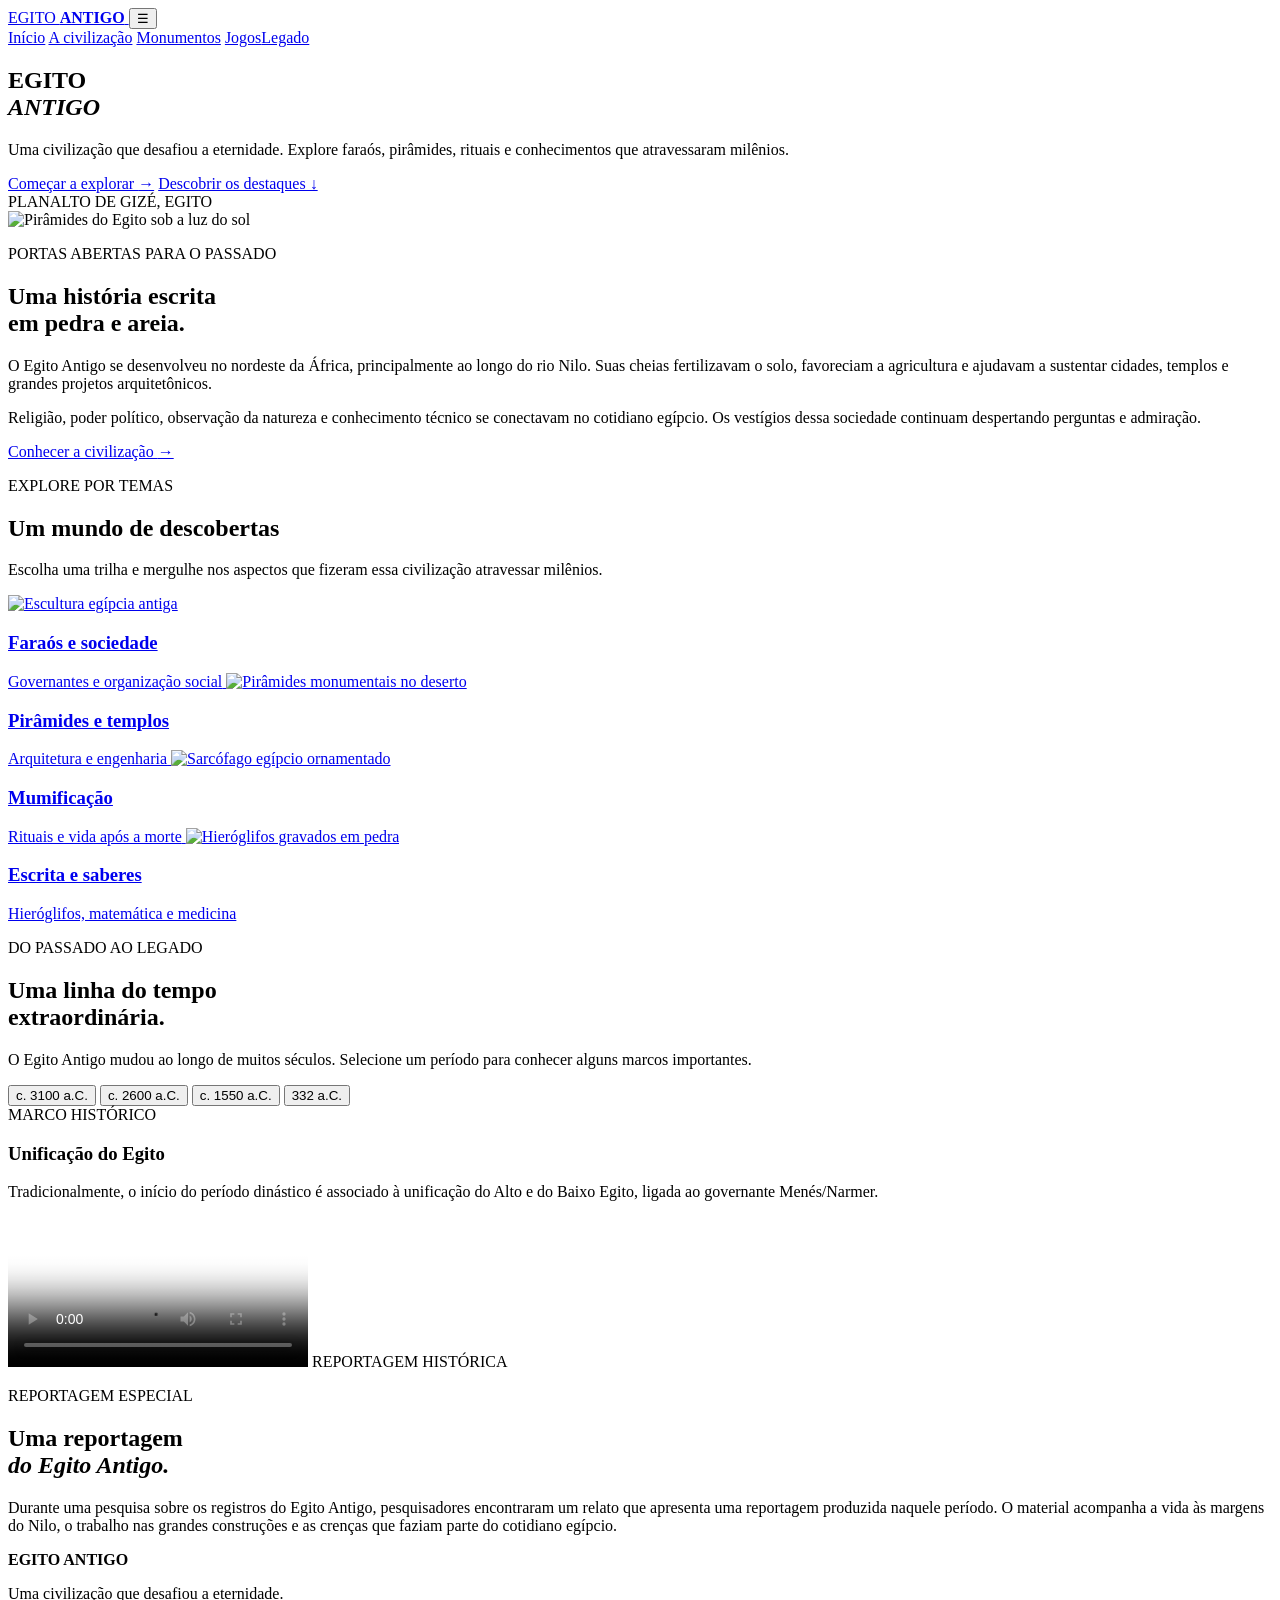
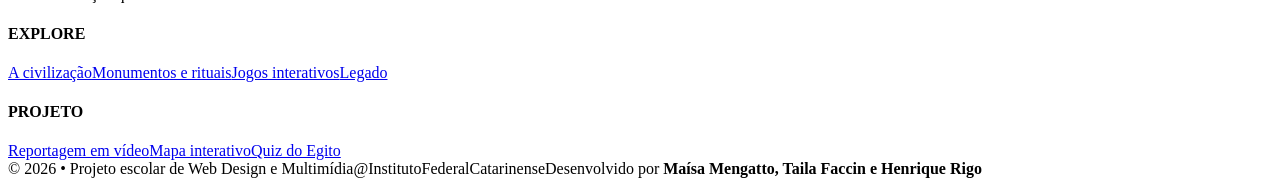
==== index.html @ 4e9e16c2 "Add files via upload" ====
<!DOCTYPE html>
<html lang="pt-BR">
<head>
  <meta charset="UTF-8">
  <meta name="viewport" content="width=device-width, initial-scale=1.0">
  <meta name="description" content="Um museu virtual para explorar a história, os monumentos e os mistérios do Egito Antigo.">
  <title>Egito Antigo | Museu Virtual</title>
  <link rel="preconnect" href="https://fonts.googleapis.com">
  <link rel="preconnect" href="https://fonts.gstatic.com" crossorigin>
  <link href="https://fonts.googleapis.com/css2?family=DM+Sans:wght@400;500;600;700&display=swap" rel="stylesheet">
  <link rel="stylesheet" href="css/style.css">
  <script src="js/script.js" defer></script>
</head>
<body>
<header class="site-header">
    <a class="brand" href="index.html" aria-label="Página inicial">
      <span>EGITO <b>ANTIGO</b></span>
    </a>
    <button class="menu-toggle" aria-label="Abrir menu" aria-expanded="false">☰</button>
    <nav class="main-nav">
      <a class="active" href="index.html">Início</a>
      <a href="civilizacao.html">A civilização</a>
      <a href="monumentos.html">Monumentos</a>
      <a href="experiencias.html">Jogos</a><a href="legado.html">Legado</a>
    </nav>
  </header>

  <main>
    <section class="hero">
      <div class="hero-shade"></div>
      <div class="hero-content reveal">
        
        <h1>EGITO<br><em>ANTIGO</em></h1>
        <p class="hero-copy">Uma civilização que desafiou a eternidade. Explore faraós, pirâmides, rituais e conhecimentos que atravessaram milênios.</p>
        <div class="hero-actions">
          <a class="button button-gold" href="civilizacao.html">Começar a explorar <span>→</span></a>
          <a class="text-link light-link" href="#destaques">Descobrir os destaques ↓</a>
        </div>
        
      </div>
      <div class="hero-caption">PLANALTO DE GIZÉ, EGITO</div>
    </section>

    <section class="intro section-wrap" id="destaques">
      <div class="intro-art">
        <img src="https://images.unsplash.com/photo-1503177119275-0aa32b3a9368?auto=format&fit=crop&w=1200&q=90" alt="Pirâmides do Egito sob a luz do sol">
        
      </div>
      <div class="intro-copy">
        <p class="eyebrow">PORTAS ABERTAS PARA O PASSADO</p>
        <h2>Uma história escrita<br>em pedra e areia.</h2>
        <p>O Egito Antigo se desenvolveu no nordeste da África, principalmente ao longo do rio Nilo. Suas cheias fertilizavam o solo, favoreciam a agricultura e ajudavam a sustentar cidades, templos e grandes projetos arquitetônicos.</p>
        <p>Religião, poder político, observação da natureza e conhecimento técnico se conectavam no cotidiano egípcio. Os vestígios dessa sociedade continuam despertando perguntas e admiração.</p>
        <a class="button button-dark" href="civilizacao.html">Conhecer a civilização <span>→</span></a>
      </div>
    </section>

    <section class="topic-section">
      <div class="section-wrap">
        <div class="section-heading">
          <div><p class="eyebrow light">EXPLORE POR TEMAS</p><h2>Um mundo de descobertas</h2></div>
          <p>Escolha uma trilha e mergulhe nos aspectos que fizeram essa civilização atravessar milênios.</p>
        </div>
        <div class="topic-grid">
          <a class="topic-card" href="civilizacao.html#faraos">
            <img src="https://images.unsplash.com/photo-1568322445389-f64ac2515020?auto=format&fit=crop&w=700&q=85" alt="Escultura egípcia antiga">
            <h3>Faraós e sociedade</h3><span class="topic-detail">Governantes e organização social</span>
          </a>
          <a class="topic-card" href="monumentos.html#piramides">
            <img src="https://images.unsplash.com/photo-1503177119275-0aa32b3a9368?auto=format&fit=crop&w=700&q=85" alt="Pirâmides monumentais no deserto">
            <h3>Pirâmides e templos</h3><span class="topic-detail">Arquitetura e engenharia</span>
          </a>
          <a class="topic-card" href="monumentos.html#mumificacao">
            <img src="https://encrypted-tbn0.gstatic.com/images?q=tbn:ANd9GcRFLZaGqeF3cpgAf3aVahzWq2F2WBqtHG8PGIWFoMUmCfDquuGdZ12mJ6bG&s=10" alt="Sarcófago egípcio ornamentado">
            <h3>Mumificação</h3><span class="topic-detail">Rituais e vida após a morte</span>
          </a>
          <a class="topic-card" href="civilizacao.html#escrita">
            <img src="https://images.unsplash.com/photo-1568322445389-f64ac2515020?auto=format&fit=crop&w=700&q=85" alt="Hieróglifos gravados em pedra">
            <h3>Escrita e saberes</h3><span class="topic-detail">Hieróglifos, matemática e medicina</span>
          </a>
        </div>
      </div>
    </section>

    <section class="timeline-section section-wrap">
      <div class="timeline-intro"><p class="eyebrow">DO PASSADO AO LEGADO</p><h2>Uma linha do tempo<br>extraordinária.</h2><p>O Egito Antigo mudou ao longo de muitos séculos. Selecione um período para conhecer alguns marcos importantes.</p></div>
      <div class="timeline-interactive">
        <div class="timeline-tabs" role="tablist">
          <button class="time-tab active" data-period="unificacao">c. 3100 a.C.</button>
          <button class="time-tab" data-period="piramides">c. 2600 a.C.</button>
          <button class="time-tab" data-period="novo">c. 1550 a.C.</button>
          <button class="time-tab" data-period="greco">332 a.C.</button>
        </div>
        <div class="timeline-detail" aria-live="polite">
          <span class="timeline-kicker">MARCO HISTÓRICO</span><h3 id="timeline-title">Unificação do Egito</h3><p id="timeline-text">Tradicionalmente, o início do período dinástico é associado à unificação do Alto e do Baixo Egito, ligada ao governante Menés/Narmer.</p>
        </div>
      </div>
    </section>

    <section class="video-section" id="video">
      <div class="video-image video-player-wrap">
        <video class="group-video" controls preload="metadata" poster="https://images.unsplash.com/photo-1539650116574-75c0c6d73f6e?auto=format&fit=crop&w=1200&q=85" aria-label="Reportagem sobre o cotidiano no Egito Antigo">
          <source src="assets/telejornal-egito-mmp.mp4" type="video/mp4">
          Seu navegador não consegue reproduzir este vídeo.
        </video>
        <span class="video-label">REPORTAGEM HISTÓRICA</span>
      </div>
      <div class="video-copy">
        <p class="eyebrow light">REPORTAGEM ESPECIAL</p>
        <h2>Uma reportagem<br><em>do Egito Antigo.</em></h2>
        <p>Durante uma pesquisa sobre os registros do Egito Antigo, pesquisadores encontraram um relato que apresenta uma reportagem produzida naquele período. O material acompanha a vida às margens do Nilo, o trabalho nas grandes construções e as crenças que faziam parte do cotidiano egípcio.</p>
      </div>
    </section>
  </main>

  <footer class="site-footer">
    <div class="footer-main">
      <div class="footer-brand"><div><strong>EGITO ANTIGO</strong></div><p>Uma civilização que desafiou a eternidade.</p></div>
      <div class="footer-column"><h4>EXPLORE</h4><a href="civilizacao.html">A civilização</a><a href="monumentos.html">Monumentos e rituais</a><a href="experiencias.html">Jogos interativos</a><a href="legado.html">Legado</a></div>
      <div class="footer-column"><h4>PROJETO</h4><a href="#video">Reportagem em vídeo</a><a href="experiencias.html#mapa">Mapa interativo</a><a href="experiencias.html#quiz">Quiz do Egito</a></div>
      
    </div>
    <div class="footer-bottom"><span>© 2026 • Projeto escolar de Web Design e Multimídia</span><span>@InstitutoFederalCatarinense</span><span>Desenvolvido por <b>Maísa Mengatto, Taila Faccin e Henrique Rigo</b></span></div>
  </footer>
</body>
</html>
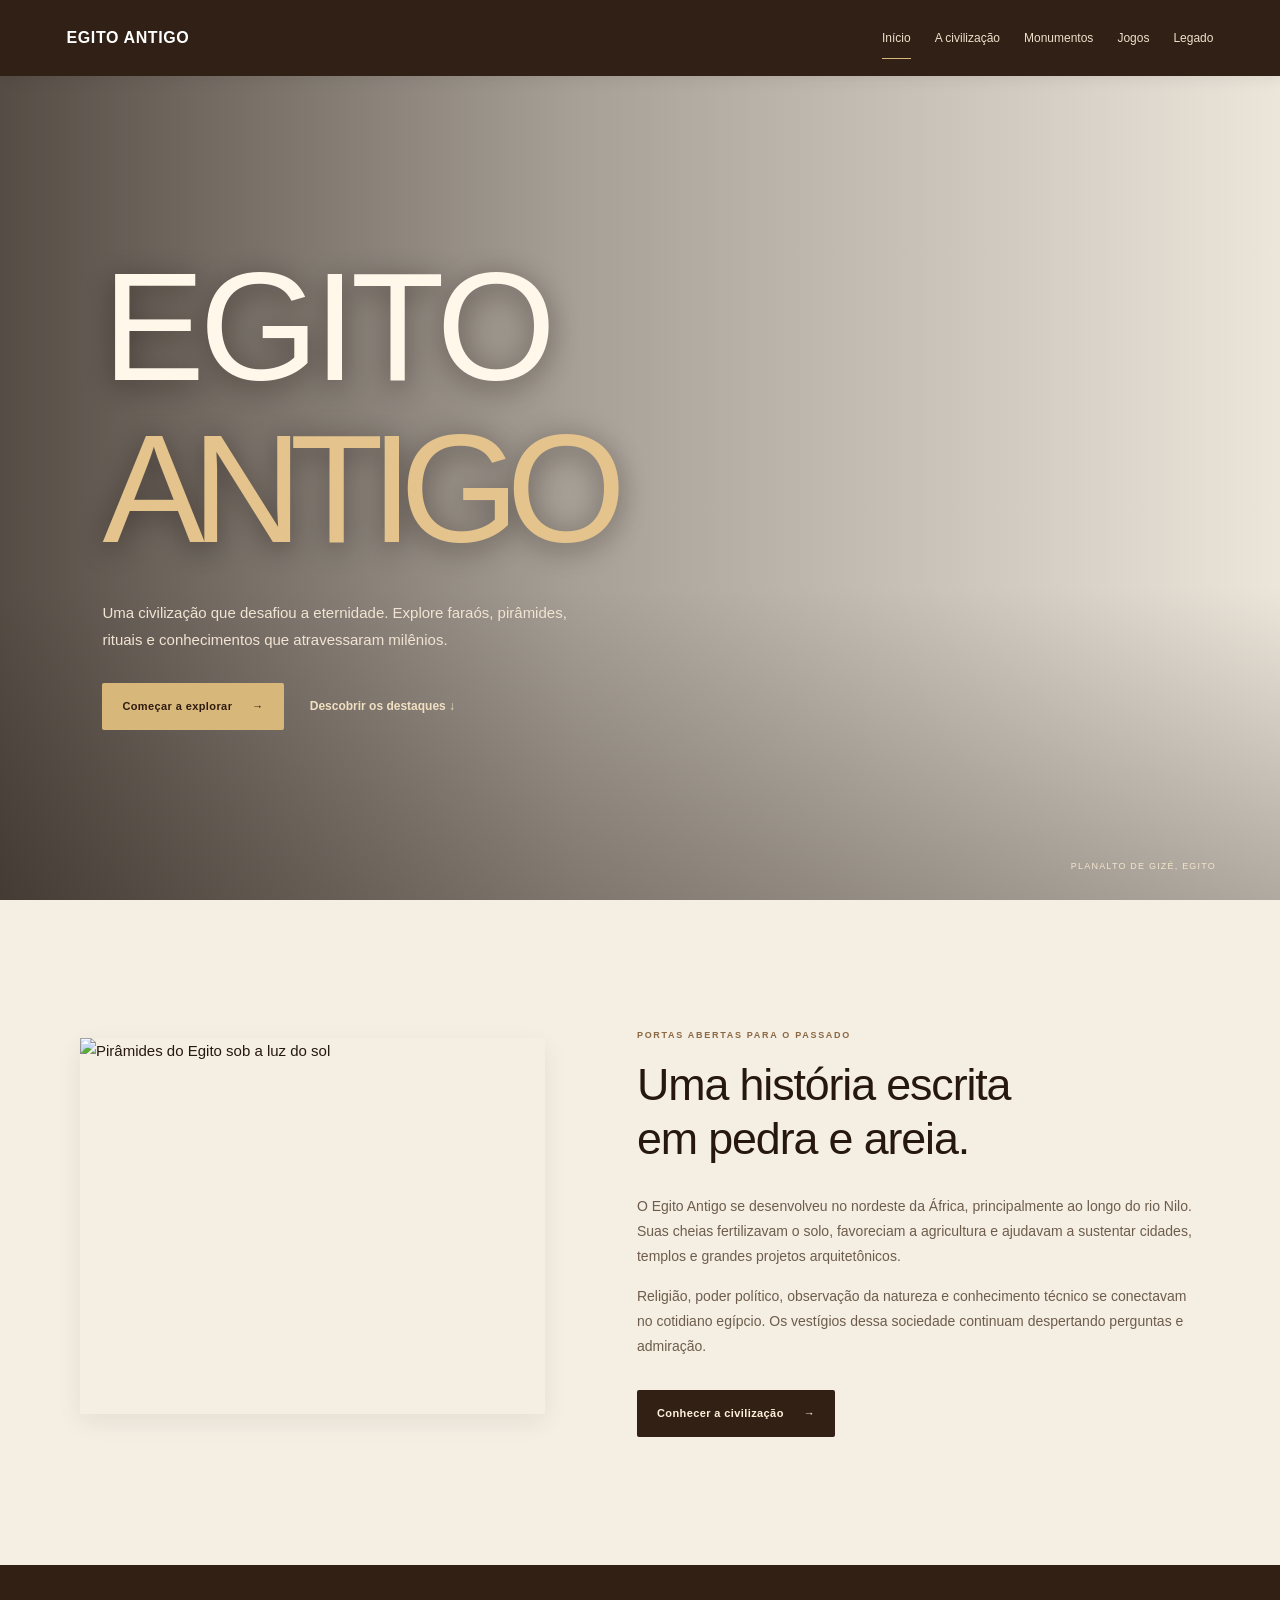
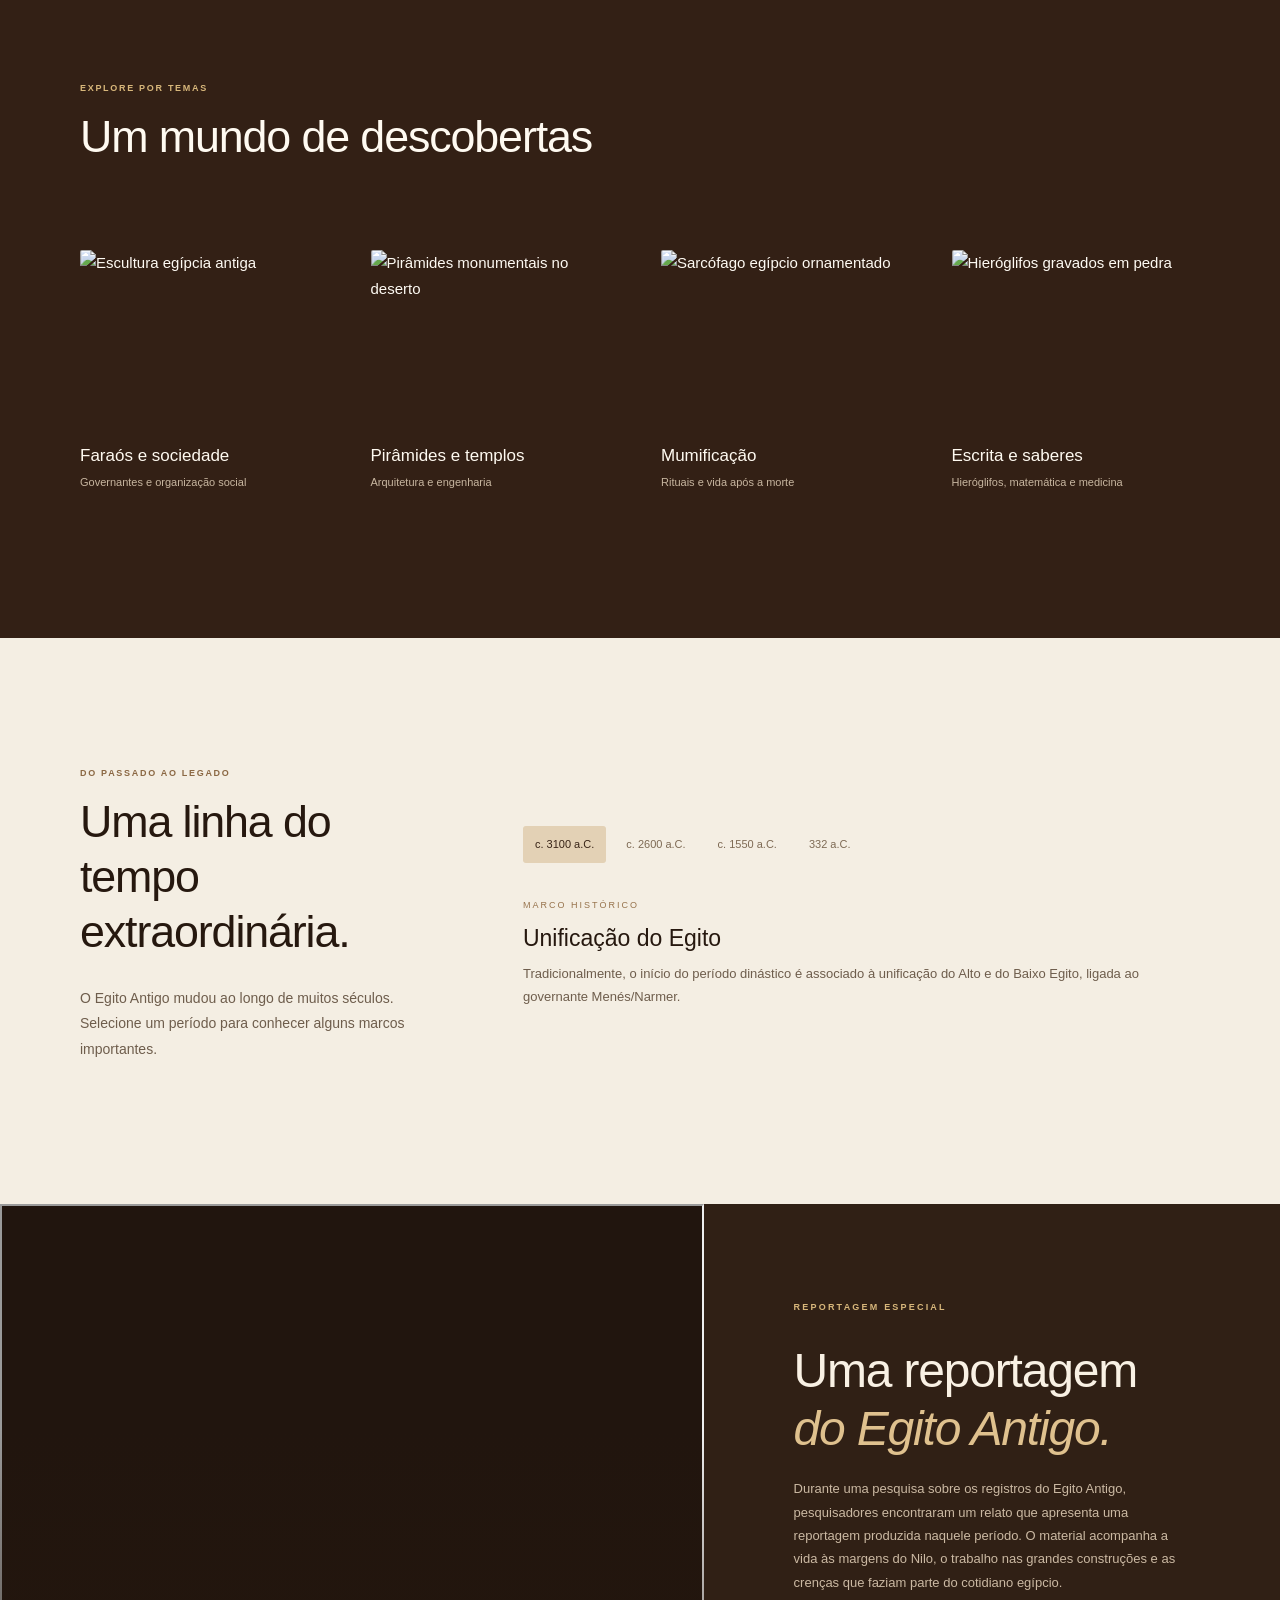
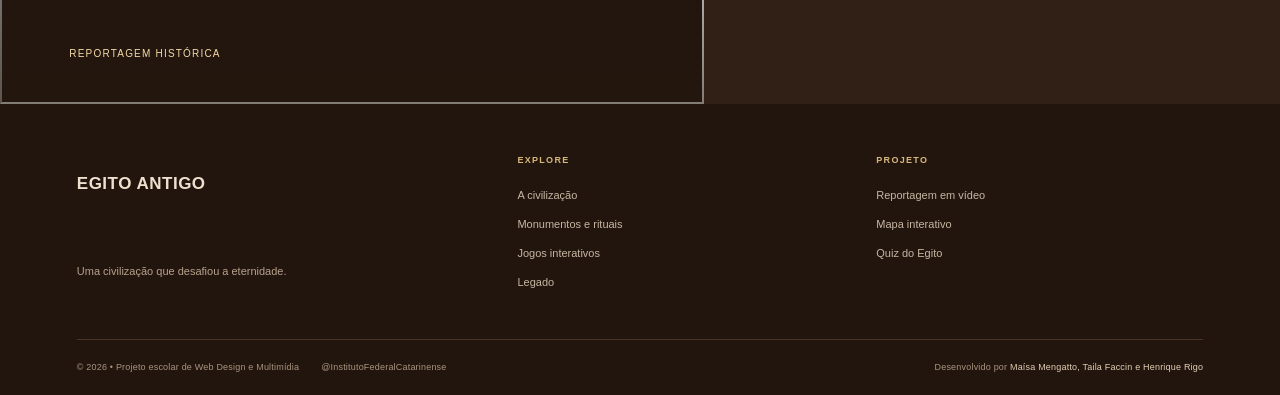
==== commit 2dcc13c5: "videoiamagemge" ====
--- a/index.html
+++ b/index.html
@@ -99,10 +99,10 @@
 
     <section class="video-section" id="video">
       <div class="video-image video-player-wrap">
-        <video class="group-video" controls preload="metadata" poster="https://images.unsplash.com/photo-1539650116574-75c0c6d73f6e?auto=format&fit=crop&w=1200&q=85" aria-label="Reportagem sobre o cotidiano no Egito Antigo">
-          <source src="assets/telejornal-egito-mmp.mp4" type="video/mp4">
-          Seu navegador não consegue reproduzir este vídeo.
-        </video>
+        <iframe width="100%" height="100%"
+          src="https://www.youtube-nocookie.com/embed/Kan2r3HXtuQ" referrerpolicy="strict-origin-when-cross-origin" allowfullscreen> 
+        </iframe>
+        
         <span class="video-label">REPORTAGEM HISTÓRICA</span>
       </div>
       <div class="video-copy">
--- a/css/style.css
+++ b/css/style.css
@@ -0,0 +1,484 @@
+:root{--ink:#26180f;--espresso:#332015;--brown:#4a3020;--clay:#8e6846;--sand:#c8a777;--gold:#d8b77b;--paper:#f4eee3;--paper-deep:#e7d8c2;--cream:#fffaf1;--muted:#796958;--line:#d8c8b1;--serif:"Playfair Display",Georgia,serif;--sans:"DM Sans",Arial,sans-serif;--shadow:0 18px 50px #28170f18}
+*{box-sizing:border-box}html{scroll-behavior:smooth;scroll-padding-top:90px}body{margin:0;background:var(--paper);color:var(--ink);font-family:var(--sans);font-size:16px;line-height:1.7}img{display:block;width:100%;height:100%;object-fit:cover}a{color:inherit;text-decoration:none}button{font:inherit;cursor:pointer}.announcement{height:30px;background:#21150e;color:#d8bb8c;text-align:center;font-size:10px;letter-spacing:2px;display:flex;align-items:center;justify-content:center;gap:13px}.announcement span{color:#b18a55}.site-header{height:80px;padding:0 5.2%;display:flex;align-items:center;justify-content:space-between;background:#302015;color:#f9f1e4;position:sticky;top:0;z-index:50;border-bottom:1px solid #ffffff15}.brand{display:flex;align-items:center;gap:12px;line-height:1.05;font-family:var(--serif);letter-spacing:1.4px;font-size:17px}.brand b{font-weight:500;color:#d8b77b}.brand small{display:block;font-family:var(--sans);font-size:8px;letter-spacing:3px;color:#b8a18a;margin-top:6px}.brand-symbol{font-size:33px;color:var(--gold);line-height:1}.main-nav{display:flex;align-items:center;gap:28px;font-size:12px;color:#eee0cc}.main-nav>a:not(.nav-cta){padding:28px 0;position:relative}.main-nav>a.active:after,.main-nav>a:not(.nav-cta):hover:after{content:"";position:absolute;bottom:18px;left:0;right:0;height:2px;background:var(--gold)}.nav-cta{border:1px solid #9e7d51;border-radius:30px;padding:10px 16px;color:#f1d7a5}.menu-toggle{display:none;background:none;border:0;color:#fff;font-size:25px}.hero,.page-hero{min-height:610px;position:relative;display:flex;align-items:center;background-size:cover;background-position:center;color:#fff7e9;overflow:hidden}.hero{background-image:url("https://images.unsplash.com/photo-1539650116574-75c0c6d73f6e?auto=format&fit=crop&w=2000&q=90")}.hero-shade{position:absolute;inset:0;background:linear-gradient(90deg,#1c110beF 0%,#21150dbb 38%,#1c110b25 75%),linear-gradient(0deg,#21150d70,transparent 30%)}.hero-content{position:relative;z-index:1;max-width:650px;margin-left:9%;padding:80px 0}.eyebrow{font-size:10px;letter-spacing:2.4px;font-weight:700;color:#8b6844;margin:0 0 17px}.eyebrow.light{color:#d8b77b}.hero h1,.page-hero h1{font-family:var(--serif);font-weight:500;font-size:clamp(46px,6.4vw,82px);line-height:1.08;letter-spacing:-1.8px;margin:0 0 23px}.hero h1 em,.page-hero h1 em,.video-copy h2 em{color:#dfc18e;font-weight:500}.hero-copy{max-width:510px;color:#f1e4d2;font-size:16px;line-height:1.8}.hero-actions{display:flex;align-items:center;gap:26px;margin-top:30px}.button{display:inline-flex;align-items:center;justify-content:center;gap:20px;padding:13px 19px;border-radius:2px;font-size:11px;font-weight:700;letter-spacing:.4px;transition:transform .2s,background .2s;border:1px solid transparent}.button:hover{transform:translateY(-2px)}.button-gold{background:var(--gold);color:#2d1b10}.button-gold:hover{background:#e7c995}.button-dark{background:var(--espresso);color:#fff2dc}.button-dark:hover{background:#64432a}.text-link{font-size:12px;font-weight:700;color:var(--brown);border:0;background:none;padding:0}.light-link{color:#f1dfc1}.hero-note{display:flex;align-items:center;gap:12px;margin-top:58px;font-size:10px;letter-spacing:.8px;color:#e1cba9}.note-line{width:40px;height:1px;background:#d8b77b}.hero-caption{position:absolute;right:5%;bottom:25px;font-size:9px;letter-spacing:2px;color:#f4e4cc}.section-wrap{width:min(1160px,88%);margin:0 auto}.intro{display:grid;grid-template-columns:.85fr 1fr;gap:9%;align-items:center;padding-top:100px;padding-bottom:105px}.intro-art{height:420px;position:relative;padding:0 22px 22px 0}.intro-art:before{content:"";position:absolute;right:0;bottom:0;width:75%;height:78%;border:1px solid #bda27c}.intro-art img{position:relative;z-index:1;box-shadow:var(--shadow)}.art-stamp{position:absolute;z-index:2;bottom:40px;left:-20px;background:var(--gold);color:#3b2617;padding:17px 20px;font-family:var(--serif);font-size:15px;line-height:1.25;letter-spacing:2px}.intro-copy h2,.section-heading h2,.timeline-intro h2,.feature-copy h2,.two-column h2,.callout h2,.map-copy h2{font-family:var(--serif);font-weight:500;font-size:clamp(31px,3.5vw,45px);line-height:1.18;letter-spacing:-.7px;margin:0 0 22px}.intro-copy p:not(.eyebrow),.feature-copy p:not(.eyebrow),.two-column p:not(.eyebrow),.timeline-intro>p:not(.eyebrow){color:#6e5d4c;font-size:14px}.intro-copy .button{margin-top:17px}.topic-section{background:var(--espresso);color:var(--cream);padding:83px 0 95px}.section-heading{display:flex;align-items:end;justify-content:space-between;gap:40px;margin-bottom:35px}.section-heading h2{margin-bottom:0}.section-heading>p{max-width:390px;font-size:13px;color:#b9a794;margin:0 0 4px}.topic-grid{display:grid;grid-template-columns:repeat(4,1fr);gap:17px}.topic-card{display:block;background:#3d291c;border:1px solid #6b4e35;padding:9px 9px 20px;transition:transform .25s,border-color .25s}.topic-card:hover{transform:translateY(-5px);border-color:#d8b77b}.topic-card img{height:190px;filter:saturate(.75)}.topic-number{display:block;color:#d8b77b;font-size:9px;letter-spacing:1.6px;margin:17px 10px 8px}.topic-card h3{font-family:var(--serif);font-weight:500;font-size:21px;margin:0 10px 6px}.topic-card p{color:#cbb9a3;font-size:12px;line-height:1.6;margin:0 10px 16px;min-height:40px}.card-arrow{margin:0 10px;color:#e0c18b;font-size:11px;font-weight:700}.timeline-section{display:grid;grid-template-columns:.7fr 1.3fr;gap:8%;padding-top:100px;padding-bottom:100px;align-items:center}.timeline-intro>p:not(.eyebrow){max-width:340px}.timeline-interactive{border-left:1px solid #cbb99f;padding-left:32px}.timeline-tabs{display:flex;gap:10px;justify-content:space-between;border-bottom:1px solid var(--line);padding-bottom:16px}.time-tab{background:transparent;border:1px solid transparent;color:#7e6a54;padding:9px 12px;font-size:11px}.time-tab.active{background:#e3d1b5;border-color:#c7ab81;color:#382417}.timeline-detail{padding-top:24px;min-height:160px}.timeline-kicker{font-size:9px;letter-spacing:2px;color:#96724b}.timeline-detail h3{font-family:var(--serif);font-size:26px;font-weight:500;margin:8px 0}.timeline-detail p{font-size:13px;color:#6e5d4c;margin:0}.video-section{display:grid;grid-template-columns:1.1fr .9fr;background:#302015;color:#f9f1e4;min-height:460px}.video-image{position:relative;min-height:440px}.video-image:after{content:"";position:absolute;inset:0;background:linear-gradient(0deg,#25170d88,transparent 55%)}.video-label{position:absolute;bottom:28px;left:7%;z-index:1;font-size:10px;letter-spacing:2px;color:#f4d9a7}.video-copy{padding:65px clamp(30px,6vw,85px);align-self:center}.video-copy h2{font-family:var(--serif);font-size:clamp(34px,4vw,48px);line-height:1.2;font-weight:500;margin:0 0 20px}.video-copy>p:not(.eyebrow){font-size:13px;color:#cbb9a3}.video-placeholder{display:flex;align-items:center;gap:16px;border:1px solid #765a3d;background:#3b291d;padding:16px;margin-top:25px}.play-icon{width:42px;height:42px;display:grid;place-items:center;border-radius:50%;background:var(--gold);color:#332015;font-size:14px;flex-shrink:0}.video-placeholder strong,.video-placeholder small{display:block}.video-placeholder strong{font-size:12px}.video-placeholder small{font-size:10px;color:#c5b19a;margin-top:4px}.small-note{font-size:10px!important;color:#b4a18c!important}.callout{display:flex;align-items:center;gap:27px;padding-top:65px;padding-bottom:65px}.callout-mark{font-size:48px;color:#987347;border-right:1px solid #cdb99c;padding-right:25px}.callout h2{font-size:29px;margin:0 0 8px}.callout p:not(.eyebrow){font-size:12px;color:#796958;margin:0;max-width:600px}.callout .button{margin-left:auto;white-space:nowrap}.site-footer{background:#21150e;color:#eee0cc;padding:54px 6% 0}.footer-main{display:grid;grid-template-columns:1.2fr .7fr .7fr 1fr;gap:45px;padding-bottom:45px}.footer-brand{display:grid;grid-template-columns:auto 1fr;align-items:center;column-gap:12px}.footer-brand .brand-symbol{grid-row:span 2}.footer-brand strong,.footer-brand small{display:block}.footer-brand strong{font-family:var(--serif);font-size:17px;letter-spacing:1.5px}.footer-brand small{font-size:8px;letter-spacing:2.5px;color:#bba17c;margin-top:4px}.footer-brand p{grid-column:1/-1;color:#b7a28c;font-size:11px;margin:20px 0 0}.footer-column h4{font-size:10px;letter-spacing:1.7px;color:#d8b77b;margin:5px 0 17px}.footer-column a{display:block;color:#c7b6a2;font-size:11px;margin:10px 0}.footer-column a:hover{color:#f1d6a4}.footer-quote{border-left:1px solid #634a34;padding-left:23px}.footer-quote>span{font-family:var(--serif);font-size:38px;color:#c6a16d;line-height:1}.footer-quote p{font-family:var(--serif);font-size:18px;line-height:1.4;margin:5px 0 15px}.footer-quote small{font-size:8px;letter-spacing:1.5px;color:#b49a77}.footer-bottom{border-top:1px solid #493322;padding:20px 0;display:flex;justify-content:space-between;gap:20px;flex-wrap:wrap;color:#a9957e;font-size:9px;letter-spacing:.2px}.footer-bottom b{color:#e2d0b5;font-weight:500}.page-hero{min-height:470px}.civilization-hero{background-image:url("https://revistaoeste.com/oestegeral/wp-content/uploads/2026/05/Como-o-Nilo-moldou-a-paisagem-de-Napata.jpg")}.monuments-hero{background-image:url("https://images.unsplash.com/photo-1503177119275-0aa32b3a9368?auto=format&fit=crop&w=1800&q=85")}.experiences-hero{background-image:url("https://images.unsplash.com/photo-1539650116574-75c0c6d73f6e?auto=format&fit=crop&w=1800&q=85")}.page-hero .hero-content{max-width:700px}.content-split{display:grid;grid-template-columns:1.05fr .95fr;gap:9%;align-items:center;padding-top:90px;padding-bottom:95px}.content-split h2{font-family:var(--serif);font-size:42px;line-height:1.15;font-weight:500;margin:0 0 20px}.content-split p:not(.eyebrow){font-size:14px;color:#6e5d4c}.editorial-image{margin:0;height:430px;position:relative}.editorial-image img{box-shadow:var(--shadow)}.editorial-image figcaption{font-size:10px;color:#806b54;margin-top:10px}.fact-strip{display:flex;gap:25px;margin-top:27px;padding-top:20px;border-top:1px solid var(--line)}.fact-strip strong,.fact-strip span{display:block}.fact-strip strong{font-family:var(--serif);font-size:16px;font-weight:500}.fact-strip span{font-size:10px;color:#8a7762}.dark-band{background:#302015;color:#f5ead9;padding:80px 0}.two-column{display:grid;grid-template-columns:1fr .9fr;gap:10%;align-items:center}.two-column h2{max-width:550px}.two-column p:not(.eyebrow){color:#cbb9a3;font-size:14px}.band-image{height:390px;box-shadow:15px 15px 0 #4c3524}.knowledge-grid{display:grid;grid-template-columns:repeat(4,1fr);gap:15px}.knowledge-card{border:1px solid var(--line);padding:28px 22px;background:#f8f2e8}.knowledge-card>span{font-size:31px;color:#9a7549}.knowledge-card h3{font-family:var(--serif);font-size:21px;font-weight:500;margin:12px 0 7px}.knowledge-card p{font-size:12px;color:#74614e;margin:0}.table-section{padding-top:45px;padding-bottom:90px}.table-scroll{overflow-x:auto;border:1px solid var(--line)}table{border-collapse:collapse;width:100%;min-width:650px;background:#faf5ec;font-size:12px}th{background:#3b281b;color:#f5e8d2;text-align:left;font-size:10px;letter-spacing:.8px}td,th{padding:17px 20px;border-bottom:1px solid #dfd1bd}tbody tr:nth-child(even){background:#eee3d1}td:first-child{font-weight:700;color:#543b26}.feature-block{display:grid;grid-template-columns:1.05fr .95fr;gap:9%;align-items:center;padding-top:90px;padding-bottom:95px}.feature-block.reverse{grid-template-columns:.95fr 1.05fr}.feature-block.reverse .feature-image{order:2}.feature-image{height:440px;position:relative}.feature-image img{box-shadow:var(--shadow)}.image-index{position:absolute;bottom:0;left:0;background:var(--gold);padding:13px 17px;font-size:9px;letter-spacing:1.7px;font-weight:700}.feature-copy h2{font-size:43px}.feature-copy p:not(.eyebrow){font-size:14px;color:#6e5d4c}.feature-copy .button{margin-top:14px}.interactive-strip{background:#302015;color:#fff0dc;padding:80px 0}.pyramid-game{display:grid;grid-template-columns:.8fr 1fr;gap:8%;align-items:center;background:#3b291d;border:1px solid #60452f;padding:35px}.pyramid-visual{height:270px;display:flex;flex-direction:column;align-items:center;justify-content:end;gap:3px;padding-bottom:12px}.pyramid-layer{height:49px;background:linear-gradient(90deg,#8b6139,#d5b17b 45%,#a87e4b);clip-path:polygon(50% 0,100% 100%,0 100%);transition:width .4s,opacity .4s}.layer-1{width:35%;opacity:.35}.layer-2{width:52%;opacity:.35}.layer-3{width:70%;opacity:.35}.layer-4{width:90%;opacity:.35}.pyramid-visual.built .pyramid-layer{opacity:1}.game-instruction{font-family:var(--serif);font-size:23px}.step-buttons{display:grid;grid-template-columns:1fr 1fr;gap:9px}.step-buttons button{border:1px solid #73543a;background:transparent;color:#e9d5b8;padding:11px 9px;font-size:10px;text-align:left}.step-buttons button.done{background:#c9a66f;color:#2c1b10;border-color:#c9a66f}.progress-track,.quiz-progress{height:4px;background:#60452f;margin-top:20px}.progress-track span,.quiz-progress span{display:block;height:100%;width:0;background:#d8b77b;transition:width .3s}.map-section{background:#302015;color:#fff0dc;padding:85px 0}.map-layout{display:grid;grid-template-columns:.7fr 1.3fr;gap:7%;align-items:center}.map-copy h2{font-size:43px}.map-copy>p:not(.eyebrow){color:#cbb9a3;font-size:13px}.map-info{display:flex;gap:15px;border-top:1px solid #61472f;border-bottom:1px solid #61472f;padding:20px 0;margin:28px 0}.map-pin{font-size:25px;color:var(--gold)}.map-info h3{font-family:var(--serif);font-size:21px;font-weight:500;margin:0 0 4px}.map-info p{font-size:11px;color:#cbb9a3;margin:0}.map-legend{display:grid;gap:8px;color:#cbb9a3;font-size:10px}.map-legend span{display:flex;align-items:center;gap:8px}.map-legend i{display:inline-block;width:8px;height:8px;border-radius:50%;background:#d8b77b}.map-legend span+span i{background:#78a59a}.illustrated-map{height:520px;position:relative;overflow:hidden;border:1px solid #806346;background:#e4d2b3;background-image:radial-gradient(#a58a61 0.7px,transparent .7px);background-size:9px 9px}.map-desert{position:absolute;inset:0;background:linear-gradient(130deg,#e7d7b9,#d4bd96 60%,#c6a97a);opacity:.7}.illustrated-map svg{position:absolute;inset:0;width:100%;height:100%}.nile{fill:none;stroke:#5e9b8e;stroke-width:8;stroke-linecap:round}.delta{fill:none;stroke:#5e9b8e;stroke-width:5;stroke-linecap:round}.map-label{fill:#806749;font:12px var(--sans);letter-spacing:1px}.map-point{position:absolute;width:34px;height:34px;border-radius:50%;border:2px solid #f8ead1;background:#49301c;color:#f5dfb8;font-weight:700;font-size:11px;box-shadow:0 3px 12px #33201544;transition:transform .2s}.map-point:hover,.map-point.selected{transform:scale(1.18);background:#c29b60;color:#2d1c10}.point-alex{top:14%;left:39%}.point-giza{top:28%;left:48%}.point-memphis{top:35%;left:45%}.point-luxor{top:59%;left:48%}.point-aswan{top:79%;left:39%}.map-nile-label{position:absolute;top:48%;left:54%;font-size:10px;color:#38796e;letter-spacing:2px;transform:rotate(75deg)}.map-compass{position:absolute;right:18px;top:17px;color:#7b6042;text-align:center;font-size:12px;font-weight:700}.quiz-panel{max-width:800px;margin:0 auto 100px;padding:35px 40px;background:#fbf6ed;border:1px solid var(--line);box-shadow:var(--shadow)}.quiz-top{display:flex;justify-content:space-between;font-size:10px;letter-spacing:1.5px;color:#96724b}.quiz-score{color:#6f5b47}.quiz-panel h3{font-family:var(--serif);font-size:29px;font-weight:500;line-height:1.3;margin:28px 0}.quiz-options{display:grid;grid-template-columns:1fr 1fr;gap:12px}.quiz-options button{background:#f2e7d5;border:1px solid #dfcdb2;text-align:left;padding:15px 18px;color:#4b3522;font-size:13px}.quiz-options button:hover:not(:disabled){border-color:#a57b48}.quiz-options button.correct{background:#dce8d7;border-color:#6c9463}.quiz-options button.incorrect{background:#f1d9cd;border-color:#b66f55}.quiz-options button:disabled{cursor:default}.quiz-feedback{min-height:25px;font-size:12px;color:#7a654f}.quiz-panel .button{margin-top:10px}.quiz-panel .button:disabled{opacity:.4;cursor:not-allowed}.memory-section{padding-top:90px;padding-bottom:95px}.memory-toolbar{display:flex;align-items:center;gap:25px;font-size:12px;color:#7a654f;margin-bottom:20px}.memory-toolbar .text-link{margin-left:auto}.memory-grid{display:grid;grid-template-columns:repeat(6,1fr);gap:12px}.memory-card{height:140px;border:1px solid #d3bea0;background:#e9dbc4;color:#513922;font-size:37px;display:grid;place-items:center;transition:transform .2s,background .2s}.memory-card:hover{transform:translateY(-3px)}.memory-card.flipped,.memory-card.matched{background:#3a271a;color:#e3c18a;border-color:#3a271a}.memory-card.matched{outline:2px solid #b7955e;outline-offset:2px}.gallery-section{background:#302015;color:#fff0dc;padding:80px 0 90px}.gallery-grid{display:grid;grid-template-columns:repeat(3,1fr);gap:18px}.gallery-grid figure{margin:0}.gallery-grid img{height:270px;filter:saturate(.8)}.gallery-grid figcaption{font-size:10px;letter-spacing:.6px;color:#d6c1a5;padding-top:13px}.modal{display:none;position:fixed;inset:0;z-index:100;background:#160d09c9;align-items:center;justify-content:center;padding:20px}.modal.open{display:flex}.modal-box{position:relative;background:var(--paper);width:min(560px,100%);max-height:90vh;overflow:auto;padding:38px}.modal-close{position:absolute;right:17px;top:12px;border:0;background:none;font-size:30px;color:#6e5034}.modal-box h2{font-family:var(--serif);font-size:32px;font-weight:500;margin:0 0 20px}.society-stack{display:grid;gap:6px}.society-stack div{background:#3a271a;color:#f4e4c9;text-align:center;padding:12px;font-family:var(--serif)}.society-stack div:nth-child(2){margin:0 8%}.society-stack div:nth-child(3){margin:0 16%}.society-stack div:nth-child(4){margin:0 24%}.society-stack small{display:block;font-family:var(--sans);font-size:10px;color:#d4b990}.modal-list{padding-left:20px;color:#695643;font-size:13px}.modal-list li{margin:12px 0}
+@media(max-width:1000px){.main-nav{gap:15px}.topic-grid{grid-template-columns:repeat(2,1fr)}.topic-card img{height:220px}.footer-main{grid-template-columns:1fr 1fr;gap:35px}.knowledge-grid{grid-template-columns:repeat(2,1fr)}.memory-grid{grid-template-columns:repeat(4,1fr)}.memory-card{height:125px}.timeline-section{grid-template-columns:1fr;gap:30px}.timeline-intro>p:not(.eyebrow){max-width:600px}.timeline-interactive{padding-left:0;border-left:0}.map-layout{grid-template-columns:1fr}.map-copy{max-width:650px}.illustrated-map{height:480px}}
+@media(max-width:720px){.site-header{height:70px;padding:0 6%}.menu-toggle{display:block}.main-nav{display:none;position:absolute;top:70px;left:0;right:0;padding:15px 6% 24px;background:#302015;flex-direction:column;align-items:stretch;gap:0;border-top:1px solid #5c412b}.main-nav.open{display:flex}.main-nav>a:not(.nav-cta){padding:12px 0}.main-nav>a.active:after,.main-nav>a:not(.nav-cta):hover:after{bottom:5px;right:auto;width:45px}.nav-cta{text-align:center;margin-top:10px}.hero{min-height:620px;background-position:58% center}.hero-content{margin:0;padding:60px 7%;}.hero h1,.page-hero h1{font-size:clamp(43px,12vw,65px)}.hero-copy{font-size:14px}.hero-actions{align-items:flex-start;flex-direction:column;gap:18px}.hero-note{margin-top:35px}.section-wrap{width:88%}.intro,.content-split,.feature-block,.feature-block.reverse,.two-column{grid-template-columns:1fr;gap:35px;padding-top:65px;padding-bottom:65px}.intro-art{height:330px;width:90%;margin-left:5%}.intro-copy h2,.content-split h2,.feature-copy h2{font-size:35px}.topic-section,.dark-band,.interactive-strip,.map-section,.gallery-section{padding:60px 0}.section-heading{display:block}.section-heading>p{margin-top:18px}.topic-grid{grid-template-columns:1fr 1fr;gap:10px}.topic-card{padding:6px 6px 15px}.topic-card img{height:145px}.topic-card h3{font-size:17px}.topic-card p{font-size:11px;min-height:60px}.topic-number{font-size:8px;margin-top:12px}.timeline-section{padding-top:65px;padding-bottom:65px}.timeline-tabs{gap:2px}.time-tab{padding:8px 5px;font-size:9px}.video-section{grid-template-columns:1fr}.video-image{min-height:280px}.video-copy{padding:45px 7%}.callout{align-items:flex-start;flex-wrap:wrap;gap:18px;padding-top:45px;padding-bottom:45px}.callout-mark{font-size:36px;padding-right:15px}.callout>div:nth-child(2){flex:1;min-width:210px}.callout h2{font-size:25px}.callout .button{margin-left:0}.footer-main{grid-template-columns:1fr 1fr;gap:30px 20px}.footer-quote{padding-left:15px}.footer-bottom{display:grid;gap:10px}.page-hero{min-height:410px}.page-hero .hero-content{padding:60px 7%;margin:0}.editorial-image,.band-image{height:300px}.fact-strip{gap:12px}.fact-strip strong{font-size:14px}.fact-strip span{font-size:9px}.knowledge-grid{grid-template-columns:1fr 1fr;gap:10px}.knowledge-card{padding:20px 15px}.knowledge-card p{font-size:11px}.feature-block.reverse .feature-image{order:0}.feature-image{height:320px}.pyramid-game{grid-template-columns:1fr;padding:20px}.pyramid-visual{height:220px}.step-buttons{grid-template-columns:1fr 1fr}.illustrated-map{height:390px}.map-label{font-size:9px}.map-nile-label{left:58%}.quiz-panel{padding:25px 20px;margin-bottom:65px}.quiz-panel h3{font-size:24px}.quiz-options{grid-template-columns:1fr}.memory-grid{grid-template-columns:repeat(3,1fr);gap:8px}.memory-card{height:100px;font-size:30px}.memory-toolbar{flex-wrap:wrap;gap:12px}.memory-toolbar .text-link{margin-left:0}.gallery-grid{grid-template-columns:1fr}.gallery-grid img{height:240px}.modal-box{padding:30px 22px}.society-stack div:nth-child(2){margin:0 5%}.society-stack div:nth-child(3){margin:0 10%}.society-stack div:nth-child(4){margin:0 15%}}
+@media(prefers-reduced-motion:reduce){html{scroll-behavior:auto}*,*:before,*:after{transition:none!important;animation:none!important}}
+
+/* Revisão visual: capa mais marcante, cartões limpos e símbolos explicados */
+.hero{min-height: min(820px, calc(100vh - 110px));background-image:url("https://images.unsplash.com/photo-1503177119275-0aa32b3a9368?auto=format&fit=crop&w=2200&q=95");background-position:center 48%;}
+.hero-shade{background:linear-gradient(90deg,rgba(24,14,8,.91) 0%,rgba(24,14,8,.70) 34%,rgba(24,14,8,.10) 78%),linear-gradient(0deg,rgba(24,14,8,.52),transparent 35%);}
+.hero h1{font-family:var(--sans);font-weight:700;font-size:clamp(72px,11vw,150px);line-height:.88;letter-spacing:-.075em;text-transform:uppercase;margin-bottom:28px;text-shadow:0 8px 35px #120a06aa;}
+.hero h1 em{font-style:normal;color:#e4c38c;letter-spacing:-.085em;}
+.hero-copy{max-width:540px;font-size:15px;}
+.hero-content{max-width:760px;margin-left:8%;}
+.hero-note{margin-top:38px;}
+.topic-card{border:1px solid #5c432f;background:#382619;padding:8px 8px 18px;}
+.topic-card img{height:205px;filter:saturate(.72) contrast(1.04);}
+.topic-card h3{line-height:1.25;}
+.topic-card p{font-size:12px;}
+.knowledge-card{position:relative;border:1px solid #dfcfb8;background:#fbf6ed;padding:26px 23px;box-shadow:0 8px 25px #39251508;}
+.knowledge-card .knowledge-symbol{display:grid;place-items:center;width:47px;height:47px;border:1px solid #cdb28c;border-radius:50%;font-size:25px;color:#805c34;background:#f0e3cf;margin-bottom:12px;}
+.symbol-meaning{display:block;color:#8b6b46;font-size:9px;line-height:1.45;letter-spacing:1.1px;font-weight:700;min-height:27px;margin:0 0 8px;}
+.main-nav{gap:23px;}
+.main-nav a{white-space:nowrap;}
+.legacy-section{display:grid;grid-template-columns:1.05fr .95fr;gap:7%;align-items:center;padding-top:85px;padding-bottom:95px;}
+.legacy-image{height:390px;position:relative;overflow:hidden;}
+.legacy-image:after{content:"";position:absolute;inset:0;background:linear-gradient(0deg,#21150e9c,transparent 52%);}
+.legacy-image img{transition:transform .6s;}
+.legacy-image:hover img{transform:scale(1.035);}
+.legacy-image span{position:absolute;z-index:1;left:22px;bottom:20px;color:#f7e5c7;font-size:10px;letter-spacing:1.7px;}
+.legacy-copy h2{font-family:var(--serif);font-size:clamp(32px,3.5vw,45px);line-height:1.15;font-weight:500;margin:0 0 20px;}
+.legacy-copy p:not(.eyebrow){color:#6e5d4c;font-size:14px;}
+.legacy-copy .button{margin-top:12px;}
+@media(max-width:720px){.hero{min-height:680px;background-position:58% center;}.hero h1{font-size:clamp(66px,17vw,100px);}.hero-shade{background:linear-gradient(90deg,rgba(24,14,8,.83),rgba(24,14,8,.38)),linear-gradient(0deg,rgba(24,14,8,.5),transparent 50%);}.legacy-section{grid-template-columns:1fr;gap:28px;padding-top:60px;padding-bottom:65px;}.legacy-image{height:290px;}.topic-card img{height:150px;}.symbol-meaning{font-size:8px;}}
+
+
+/* Ajustes finais: navegação simples, imagens sem molduras e conteúdo mais leve */
+.announcement{display:none!important}
+.site-header{top:0;height:76px;border-bottom:0;box-shadow:0 5px 22px #160d0910}
+.main-nav{gap:clamp(12px,2.2vw,28px)}
+.main-nav>a:not(.nav-cta){padding:25px 0}
+.main-nav>a.active:after,.main-nav>a:not(.nav-cta):hover:after{bottom:15px}
+.hero{min-height:min(860px,calc(100vh - 76px));background-image:url("https://images.unsplash.com/photo-1503177119275-0aa32b3a9368?auto=format&fit=crop&w=2400&q=95");background-position:center 48%;}
+.hero-shade{background:linear-gradient(90deg,rgba(24,14,8,.72) 0%,rgba(24,14,8,.35) 45%,rgba(24,14,8,.04) 100%),linear-gradient(0deg,rgba(24,14,8,.28),transparent 38%)}
+.hero h1{font-size:clamp(76px,12vw,164px);letter-spacing:-.075em;text-shadow:0 5px 28px #120a0670}
+.hero-copy{max-width:520px;font-size:16px}
+.hero-caption{letter-spacing:1.2px}
+.topic-card,.knowledge-card{border:0;box-shadow:none}
+.topic-card{background:#3a271a;padding:0 0 18px}
+.topic-card img{filter:saturate(.82);}
+.topic-card:hover{transform:translateY(-3px);border-color:transparent}
+.intro-art{padding:0}
+.intro-art:before{display:none}
+.intro-art img{box-shadow:none}
+.feature-image,.editorial-image,.band-image,.video-image,.legacy-image{border:0;outline:0;box-shadow:none}
+.feature-image .image-index{display:none}
+.knowledge-card{background:#fbf6ed;padding:24px 20px}
+.knowledge-card .knowledge-symbol{border:0;background:#f0e3cf}
+.symbol-meaning{font-size:10px;letter-spacing:.2px;text-transform:none;min-height:0;margin-bottom:8px}
+.video-placeholder{border:0;border-left:2px solid var(--gold);background:#3b291d}
+.pyramid-gallery{padding-top:72px;padding-bottom:80px}
+.pyramid-gallery-grid{display:grid;grid-template-columns:repeat(3,minmax(0,1fr));gap:20px}
+.pyramid-choice{display:block;text-align:left;border:0;padding:0;background:transparent;color:var(--ink);overflow:hidden}
+.pyramid-choice img{height:230px;transition:transform .35s;}
+.pyramid-choice:hover img,.pyramid-choice:focus-visible img{transform:scale(1.035)}
+.pyramid-choice span{display:block;padding:13px 0;font-size:12px;font-weight:700;color:#805d38}
+.pyramid-choice-info{min-height:28px;margin:8px 0 0;color:#6e5d4c;font-size:14px}
+@media(max-width:720px){.site-header{height:70px}.hero{min-height:calc(100vh - 70px);background-position:56% center}.hero h1{font-size:clamp(66px,16vw,104px)}.hero-shade{background:linear-gradient(90deg,rgba(24,14,8,.68),rgba(24,14,8,.25)),linear-gradient(0deg,rgba(24,14,8,.35),transparent 50%)}.pyramid-gallery-grid{grid-template-columns:1fr;gap:12px}.pyramid-choice img{height:230px}.main-nav{top:70px}}
+
+/* Revisão clean: navegação, vídeo, imagens e espaços */
+.brand{gap:0}.site-header{border-bottom:0}.footer-main{grid-template-columns:1fr .8fr .8fr;gap:30px;padding-bottom:25px}.footer-brand{max-width:300px}.footer-bottom{justify-content:flex-start;gap:22px}.footer-bottom span:last-child{margin-left:auto}
+.knowledge-grid{gap:28px}.knowledge-card{padding:30px 26px}.knowledge-card p{line-height:1.85;margin-top:13px}.knowledge-card h3{margin-top:14px}.society-stack{gap:10px}.society-stack div{padding:16px;line-height:1.6}
+.video-player-wrap{display:flex;flex-direction:column;justify-content:stretch;background:#21150e}.group-video{width:100%;height:100%;min-height:350px;object-fit:cover;display:block}.video-label{pointer-events:none}.visit-card{display:flex;align-items:center;gap:14px;margin-top:20px;background:#3b291d;padding:10px}.visit-card img{width:105px;height:76px;object-fit:cover}.visit-card strong,.visit-card small{display:block}.visit-card strong{font-size:12px}.visit-card small{font-size:10px;line-height:1.5;color:#cbb9a3;margin-top:4px}
+.legacy-hero{background-image:url("https://images.unsplash.com/photo-1503177119275-0aa32b3a9368?auto=format&fit=crop&w=1800&q=90")}.legacy-end{padding-top:25px;padding-bottom:65px;display:flex;justify-content:space-between;align-items:center;gap:20px}.legacy-end p{color:#6e5d4c;font-size:13px}
+.pyramid-game{border:0;background:transparent;padding:20px 0;grid-template-columns:.9fr 1fr}.pyramid-visual{position:relative;isolation:isolate;gap:0;justify-content:end;padding-bottom:0;height:310px}.pyramid-visual:before{content:"";position:absolute;z-index:-1;bottom:0;width:92%;height:100%;background:linear-gradient(120deg,#9b7141,#e0c18a 48%,#9a6c3d);clip-path:polygon(50% 0,100% 100%,0 100%);opacity:.25}.pyramid-layer{position:absolute;bottom:0;height:0;background:linear-gradient(90deg,#9b7141,#e0c18a 48%,#9a6c3d);clip-path:polygon(50% 0,100% 100%,0 100%);opacity:0;transition:height .5s,opacity .4s;width:92%}.layer-1{width:92%;height:0;bottom:0}.layer-2{width:72%;height:0;bottom:0}.layer-3{width:52%;height:0;bottom:0}.layer-4{width:32%;height:0;bottom:0}.pyramid-visual.built .layer-1{height:100%;opacity:1}.pyramid-visual.built .layer-2{height:76%;opacity:1}.pyramid-visual.built .layer-3{height:52%;opacity:1}.pyramid-visual.built .layer-4{height:28%;opacity:1}.step-buttons button.done{background:#c9a66f;color:#2c1b10}
+@media(max-width:720px){.footer-main{grid-template-columns:1fr 1fr}.footer-bottom span:last-child{margin-left:0}.group-video{min-height:250px}.pyramid-game{grid-template-columns:1fr}.legacy-end{display:block}.legacy-end .button{margin-top:12px}}
+
+
+/* Ajustes pedidos: marca monocromática, respiro entre seções e jogo por etapas */
+.brand, .brand b, .brand small{color:#fff!important}
+.content-split{padding-top:95px;padding-bottom:100px;margin-bottom:12px}
+.dark-band{padding-top:88px;padding-bottom:88px;margin-bottom:12px}
+#escrita{padding-top:88px;padding-bottom:88px}
+.table-section{padding-top:70px;padding-bottom:85px}
+#escrita .section-heading{margin-bottom:34px}
+.table-section .section-heading{margin-bottom:30px}
+.legacy-end{display:block;padding-top:0;padding-bottom:48px}
+.pyramid-visual .pyramid-layer{opacity:0;transform:translateY(18px) scale(.96);transform-origin:bottom center;transition:opacity .55s ease,transform .65s cubic-bezier(.2,.8,.2,1),height .65s ease}
+.pyramid-visual.stage-1 .layer-1{height:100%;opacity:1;transform:translateY(0) scale(1)}
+.pyramid-visual.stage-2 .layer-1,.pyramid-visual.stage-3 .layer-1,.pyramid-visual.stage-4 .layer-1{height:100%;opacity:1;transform:translateY(0) scale(1)}
+.pyramid-visual.stage-2 .layer-2,.pyramid-visual.stage-3 .layer-2,.pyramid-visual.stage-4 .layer-2{height:76%;opacity:1;transform:translateY(0) scale(1)}
+.pyramid-visual.stage-3 .layer-3,.pyramid-visual.stage-4 .layer-3{height:52%;opacity:1;transform:translateY(0) scale(1)}
+.pyramid-visual.stage-4 .layer-4{height:28%;opacity:1;transform:translateY(0) scale(1)}
+.pyramid-visual.stage-1 .layer-2,.pyramid-visual.stage-1 .layer-3,.pyramid-visual.stage-1 .layer-4,.pyramid-visual.stage-2 .layer-3,.pyramid-visual.stage-2 .layer-4,.pyramid-visual.stage-3 .layer-4{height:0}
+.step-buttons button.done{box-shadow:0 5px 14px #d8b77b40;transform:translateY(-2px)}
+.step-buttons button{transition:background .25s,color .25s,transform .25s,box-shadow .25s}
+@media(max-width:720px){.content-split,#escrita,.table-section{padding-top:60px;padding-bottom:65px}.dark-band{padding-top:60px;padding-bottom:60px}}
+
+/* Refinamentos finais: jogos mais discretos e conteúdo mais legível */
+.section-heading .eyebrow:empty{display:none}
+.map-info{gap:0}
+.map-info .map-pin{display:none!important}
+.memory-card{height:158px;padding:12px 8px;display:flex;flex-direction:column;align-items:center;justify-content:center;gap:7px;overflow:hidden;min-width:0;white-space:normal;line-height:1.2}
+.memory-card>span{font-size:35px;line-height:1.05;flex:0 0 auto}
+.memory-card small{display:block;width:100%;max-width:100%;font-size:10px;line-height:1.3;text-align:center;overflow-wrap:anywhere;word-break:normal;white-space:normal;color:inherit}
+.memory-card.flipped,.memory-card.matched{padding:10px 7px}
+.memory-card.matched{outline:0}
+.gallery-section{background:#e8ddcc;color:#3a291b}
+.gallery-section .eyebrow.light{color:#8a6744}
+.gallery-grid figcaption{color:#71583e;font-size:11px;letter-spacing:.3px;line-height:1.5}
+.gallery-grid img{border-radius:2px;filter:saturate(.88)}
+.knowledge-card{cursor:pointer;perspective:900px;transition:transform .3s ease,box-shadow .3s ease,background .3s ease;transform-origin:center}
+.knowledge-card:focus-visible{outline:2px solid #b7955e;outline-offset:4px}
+.knowledge-card.is-open{transform:translateY(-7px) scale(1.025);background:#fffaf1;box-shadow:0 18px 36px #39251520;z-index:2}
+.knowledge-card p{animation:cardReveal .3s ease}
+.knowledge-card:after{content:"Toque para descobrir";display:block;margin-top:15px;font-size:9px;letter-spacing:1px;text-transform:uppercase;color:#9a7954;transition:opacity .2s}
+.knowledge-card.is-open:after{content:"Toque para fechar"}
+@keyframes cardReveal{from{opacity:0;transform:translateY(7px)}to{opacity:1;transform:translateY(0)}}
+.pyramid-choice{transition:transform .3s ease,background .3s ease}
+.pyramid-choice.selected{transform:translateY(-4px);background:#f5ede1;box-shadow:0 12px 28px #38241618}
+.pyramid-choice img{display:block;width:100%;object-fit:cover}
+.pyramid-choice.selected img{height:300px;transform:scale(1.01)}
+.pyramid-choice span{padding:14px 12px;line-height:1.5}
+.pyramid-choice span small{display:block;margin-top:6px;font-size:12px;line-height:1.55;font-weight:400;color:#6e5d4c}
+.callout-mark{border:0!important;outline:0!important;box-shadow:none!important;padding-left:0!important}
+.legacy-section{padding-top:100px;padding-bottom:110px;gap:6%;}
+.legacy-image{height:430px}
+.legacy-copy p:not(.eyebrow){line-height:1.9;font-size:15px}
+@media(max-width:720px){.memory-card{height:120px;padding:8px 5px}.memory-card>span{font-size:30px}.memory-card small{font-size:9px}.gallery-section{padding-top:60px;padding-bottom:65px}.knowledge-card.is-open{transform:translateY(-3px) scale(1.01)}.pyramid-choice.selected img{height:250px}.legacy-image{height:300px}.legacy-section{padding-top:60px;padding-bottom:65px}}
+
+/* Ajustes finais de espaçamento e limpeza visual */
+.quiz-section{padding-top:72px;}
+.quiz-section .section-heading{margin-bottom:30px;}
+.map-info{border-top:0;border-bottom:0;padding:10px 0;margin:24px 0;}
+.legacy-section{padding-top:115px;padding-bottom:125px;gap:7%;}
+.legacy-image{height:470px;}
+.legacy-copy p:not(.eyebrow){font-size:16px;line-height:1.95;}
+@media(max-width:720px){.quiz-section{padding-top:52px;}.legacy-section{padding-top:70px;padding-bottom:75px;gap:28px;}.legacy-image{height:320px;}.legacy-copy p:not(.eyebrow){font-size:15px;}}
+
+/* Ajustes finais: apresentação mais limpa e alinhada */
+.topic-card{padding-bottom:20px}
+.topic-card h3{margin-top:18px;margin-bottom:7px}
+.topic-detail{display:block;margin:0 10px;color:#cbb9a3;font-size:11px;line-height:1.5}
+.topic-number,.topic-card .card-arrow{display:none!important}
+.content-split .fact-strip{grid-column:1 / -1;width:100%;display:grid;grid-template-columns:repeat(3,minmax(0,1fr));gap:0;margin-top:0;padding:22px 0;border-top:1px solid #cbb99f;border-bottom:1px solid #cbb99f}
+.content-split .fact-strip>div{padding:4px 24px;min-width:0}
+.content-split .fact-strip>div:first-child{padding-left:0}
+.content-split .fact-strip>div+div{border-left:1px solid #d5c5ad}
+.content-split .fact-strip strong{display:block;font-family:var(--serif);font-size:19px;font-weight:500;color:#4d3522}
+.content-split .fact-strip span{display:block;color:#78644f;font-size:12px;line-height:1.5}
+.video-copy p:not(.eyebrow){max-width:480px}
+@media(max-width:720px){.content-split .fact-strip{grid-template-columns:1fr;gap:12px;padding:18px 0}.content-split .fact-strip>div,.content-split .fact-strip>div:first-child{padding:0 0 12px;border-left:0;border-bottom:1px solid #d5c5ad}.content-split .fact-strip>div:last-child{padding-bottom:0;border-bottom:0}.topic-card h3{margin-top:13px}.topic-detail{font-size:10px;min-height:30px}}
+
+/* Ajustes finais: identidade mais leve e menos elementos decorativos */
+.brand{font-family:var(--sans);font-size:16px;font-weight:600;letter-spacing:.6px;gap:0}
+.brand b{font-weight:600;color:#d8b77b}
+.brand small{display:none}
+.footer-brand strong{font-family:var(--sans);font-weight:600;letter-spacing:.5px}
+.footer-brand small{display:none}
+.video-label{letter-spacing:1.2px;font-size:10px}
+.video-copy p:not(.eyebrow){max-width:540px;line-height:1.8}
+.content-split .fact-strip{border-top:0;border-bottom:0;padding:18px 0 6px;gap:28px}
+.content-split .fact-strip>div{padding:0;}
+.content-split .fact-strip>div:first-child{padding-left:0}
+.content-split .fact-strip>div+div{border-left:0}
+.content-split .fact-strip strong{font-family:var(--sans);font-size:16px;font-weight:600;letter-spacing:0}
+.content-split .fact-strip span{font-size:12px;line-height:1.6}
+.topic-card{border:0;box-shadow:none;border-radius:0}
+.topic-card h3{font-family:var(--sans);font-weight:600}
+.topic-detail{letter-spacing:0}
+.section-heading{border:0}
+@media(max-width:720px){
+ .content-split .fact-strip{grid-template-columns:repeat(3,minmax(0,1fr));gap:12px;padding:16px 0 0}
+ .content-split .fact-strip>div,.content-split .fact-strip>div:first-child{padding:0;border:0}
+ .content-split .fact-strip strong{font-size:13px}
+ .content-split .fact-strip span{font-size:10px}
+}
+
+
+/* Revisão visual clean: tipografia mais leve e menos divisórias */
+:root{--serif:"DM Sans",Arial,sans-serif;--shadow:0 10px 28px #28170f10;--line:#e2d7c7}
+body{font-family:var(--sans);font-weight:400;letter-spacing:0}
+h1,h2,h3,h4,.brand,.footer-quote p,.art-stamp,.game-instruction,.timeline-detail h3,.modal-box h2,.society-stack div{font-family:var(--sans)!important}
+.hero h1,.page-hero h1{font-weight:600;letter-spacing:-.045em}
+.hero h1 em,.page-hero h1 em,.video-copy h2 em{font-weight:500}
+.intro-copy h2,.section-heading h2,.timeline-intro h2,.feature-copy h2,.two-column h2,.callout h2,.map-copy h2,.content-split h2{font-weight:600;letter-spacing:-.035em}
+.topic-card{border-color:transparent;box-shadow:none}
+.topic-card:hover{border-color:transparent;transform:translateY(-3px)}
+.intro-art:before{border:0}
+.art-stamp{font-size:12px;letter-spacing:1px;box-shadow:0 5px 18px #28170f12}
+.timeline-interactive{border-left:0;padding-left:0}
+.timeline-tabs{border-bottom:0;gap:7px}
+.time-tab{border-radius:4px}
+.time-tab.active{border-color:transparent}
+.video-placeholder{border:0;background:#3b291d;padding:14px 0 0}
+.fact-strip{display:none}
+.pyramid-game{border:0;background:#38271c;border-radius:6px}
+.step-buttons button{border-color:#624a35;border-radius:4px}
+.map-info{border:0;padding:10px 0;margin:18px 0}
+.map-legend{gap:5px}
+.knowledge-card{border:0;border-radius:5px;box-shadow:0 3px 12px #28170f08}
+.table-scroll{border:0}
+td,th{border-bottom:1px solid #e2d7c7}
+.gallery-grid img{filter:saturate(.85)}
+.footer-quote{border-left:0;padding-left:0}
+.callout-mark{border-right:0;padding-right:0;font-family:var(--sans);font-size:38px}
+@media(max-width:700px){.timeline-tabs{flex-wrap:wrap}.pyramid-game{padding:22px}.video-placeholder{padding-top:12px}}
+
+/* Acabamento visual: clean sem perder as secções e a identidade do site */
+:root{
+  --shadow:0 8px 24px #28170f0d;
+  --line:#e5d9c8;
+}
+body{font-size:15px;line-height:1.75}
+.site-header{border-bottom:0;box-shadow:0 3px 14px #1b100a12}
+.main-nav{gap:24px}
+.main-nav>a.active:after,.main-nav>a:not(.nav-cta):hover:after{height:1px}
+.hero h1,.page-hero h1{font-weight:500;letter-spacing:-.035em;line-height:1.06}
+.hero-copy{font-size:15px;max-width:490px}
+.eyebrow{font-size:9px;letter-spacing:1.7px;margin-bottom:13px}
+.section-wrap{width:min(1120px,88%)}
+.intro,.timeline-section,.content-split{gap:7%;}
+.intro{padding-top:82px;padding-bottom:86px}
+.intro-art{padding:0 14px 14px 0;height:390px}
+.intro-art img{box-shadow:0 8px 24px #28170f12}
+.art-stamp{box-shadow:none;padding:13px 15px;font-size:11px;letter-spacing:.6px}
+.intro-copy h2,.section-heading h2,.timeline-intro h2,.feature-copy h2,.two-column h2,.callout h2,.map-copy h2,.content-split h2{font-weight:500;letter-spacing:-.025em;line-height:1.22}
+.intro-copy p:not(.eyebrow),.feature-copy p:not(.eyebrow),.two-column p:not(.eyebrow),.timeline-intro>p:not(.eyebrow),.content-split p:not(.eyebrow){font-size:14px;line-height:1.8}
+.topic-section{padding:72px 0 78px}
+.section-heading{margin-bottom:28px;gap:28px}
+.section-heading>p{font-size:13px;line-height:1.7}
+.topic-grid{gap:22px}
+.topic-card{background:transparent;padding:0 0 10px;transition:transform .2s ease}
+.topic-card:hover{transform:translateY(-3px);background:transparent}
+.topic-card img{height:180px;filter:saturate(.78);border-radius:2px}
+.topic-card h3{font-size:17px;font-weight:500;margin:14px 0 5px;line-height:1.4}
+.topic-card p,.topic-detail{font-size:11px;line-height:1.65;color:#c8b6a0}
+.topic-card .topic-detail{display:block;margin:0;min-height:0}
+.timeline-section{padding-top:82px;padding-bottom:82px}
+.timeline-interactive{padding-left:0}
+.timeline-tabs{justify-content:flex-start;gap:8px;padding-bottom:8px}
+.time-tab{padding:8px 11px;border-radius:3px;font-size:11px}
+.timeline-detail{padding-top:19px;min-height:145px}
+.timeline-detail h3{font-size:23px;font-weight:500;line-height:1.3}
+.timeline-detail p{line-height:1.8}
+.video-section{min-height:400px}
+.video-image{min-height:390px}
+.video-copy{padding-top:52px;padding-bottom:52px}
+.video-copy h2{font-weight:500;letter-spacing:-.025em}
+.video-copy>p:not(.eyebrow){line-height:1.8}
+.video-placeholder{background:transparent;border-top:1px solid #ffffff20;margin-top:20px;padding-top:16px}
+.play-icon{width:36px;height:36px}
+.callout{padding-top:52px;padding-bottom:52px;gap:22px}
+.callout h2{font-size:26px}
+.site-footer{padding-top:44px}
+.footer-main{gap:32px;padding-bottom:36px}
+.footer-column h4{font-size:9px;letter-spacing:1.3px}
+.footer-quote p{font-size:16px}
+.content-split{padding-top:78px;padding-bottom:82px;margin-bottom:0}
+.content-split .fact-strip{display:none!important}
+.dark-band{padding-top:72px;padding-bottom:72px;margin-bottom:0}
+#escrita{padding-top:72px;padding-bottom:72px}
+.table-section{padding-top:60px;padding-bottom:72px}
+.table-scroll{border-radius:3px;overflow:hidden}
+td,th{padding:13px 15px}
+.knowledge-card{box-shadow:none;border:1px solid #e8ddcd;border-radius:3px}
+.knowledge-card.is-open{box-shadow:0 8px 20px #39251512;transform:translateY(-3px)}
+.map-info{margin:14px 0;padding:6px 0}
+.map-legend{row-gap:8px;column-gap:12px}
+.gallery-section{padding-top:70px;padding-bottom:74px}
+.gallery-grid{gap:15px}
+.gallery-grid img{filter:saturate(.82)}
+.pyramid-game{border-radius:3px;box-shadow:none}
+.step-buttons button{border-radius:3px;box-shadow:none}
+.quiz-section{padding-top:60px}
+.legacy-section{padding-top:90px;padding-bottom:96px;gap:6%}
+.legacy-image{height:420px}
+@media(max-width:900px){
+ .main-nav{gap:14px}
+ .topic-grid{grid-template-columns:repeat(2,minmax(0,1fr));gap:25px 18px}
+ .topic-card img{height:200px}
+ .footer-main{grid-template-columns:1fr 1fr;gap:28px}
+}
+@media(max-width:720px){
+ .site-header{height:70px;padding:0 6%}
+ .hero,.page-hero{min-height:520px}
+ .hero-content{margin-left:7%;padding:65px 0}
+ .hero h1,.page-hero h1{font-size:clamp(42px,12vw,62px)}
+ .intro{grid-template-columns:1fr;gap:34px;padding-top:58px;padding-bottom:62px}
+ .intro-art{height:310px;max-width:480px;width:100%;margin:auto}
+ .topic-section{padding:58px 0 62px}
+ .section-heading{display:block;margin-bottom:24px}
+ .section-heading>p{margin-top:12px}
+ .topic-grid{gap:22px 14px}
+ .topic-card img{height:150px}
+ .topic-card h3{font-size:16px}
+ .timeline-section{grid-template-columns:1fr;gap:28px;padding-top:60px;padding-bottom:60px}
+ .timeline-tabs{flex-wrap:wrap}
+ .video-section{grid-template-columns:1fr}
+ .video-image{min-height:280px}
+ .video-copy{padding:40px 7%}
+ .callout{align-items:flex-start;flex-wrap:wrap;padding-top:42px;padding-bottom:42px}
+ .callout .button{margin-left:0}
+ .content-split{padding-top:58px;padding-bottom:62px}
+ .dark-band,#escrita{padding-top:58px;padding-bottom:58px}
+ .table-section{padding-top:48px;padding-bottom:58px}
+ .footer-main{grid-template-columns:1fr 1fr;gap:24px}
+ .footer-quote{grid-column:1/-1}
+ .legacy-section{padding-top:62px;padding-bottom:68px}
+ .legacy-image{height:300px}
+}
+
+/* Limpeza visual: remover textos auxiliares em cinza, mantendo legendas de imagens */
+.section-heading>p,
+.small-note,
+.symbol-meaning{display:none!important}
+
+/* Jogo da pirâmide: manter os quatro botões inteiros em telas pequenas */
+.pyramid-game,
+.pyramid-controls,
+.step-buttons{min-width:0;width:100%}
+.step-buttons{display:grid;grid-template-columns:repeat(2,minmax(0,1fr));gap:10px}
+.step-buttons button{min-width:0;width:100%;height:100%;padding:13px 10px;white-space:normal;overflow-wrap:anywhere;line-height:1.4;font-size:12px}
+@media(max-width:720px){
+ .step-buttons{grid-template-columns:repeat(2,minmax(0,1fr));gap:8px}
+ .step-buttons button{padding:12px 7px;font-size:11px}
+}
+
+
+/* Ajustes pontuais: mais respiro entre conteúdos e botões contidos no painel */
+.intro{row-gap:clamp(28px,4vw,46px)}
+.feature-block{column-gap:clamp(30px,5vw,64px);row-gap:clamp(28px,4vw,42px);padding-top:clamp(58px,7vw,88px);padding-bottom:clamp(58px,7vw,88px)}
+.pyramid-gallery{padding-top:clamp(58px,6vw,76px);padding-bottom:clamp(64px,7vw,84px)}
+.pyramid-gallery-grid{gap:clamp(22px,2.5vw,30px)}
+.topic-section,.dark-band,.interactive-strip,.map-section{padding-top:clamp(68px,7vw,86px);padding-bottom:clamp(72px,7.5vw,96px)}
+.section-heading{margin-bottom:clamp(28px,3.2vw,38px)}
+.pyramid-game{grid-template-columns:minmax(0,.8fr) minmax(0,1fr);gap:clamp(22px,4vw,44px);padding:clamp(20px,3vw,35px);min-width:0}
+.pyramid-controls{min-width:0;max-width:100%}
+.step-buttons{grid-template-columns:repeat(2,minmax(0,1fr));gap:10px}
+.step-buttons button{box-sizing:border-box;min-width:0;max-width:100%;white-space:normal;overflow-wrap:anywhere;word-break:normal;padding:12px 9px;line-height:1.4}
+@media(max-width:720px){
+ .feature-block{padding-top:48px;padding-bottom:52px;gap:28px}
+ .pyramid-game{grid-template-columns:minmax(0,1fr);gap:20px;padding:20px}
+ .pyramid-visual{height:220px}
+ .interactive-strip{padding-top:54px;padding-bottom:60px}
+ .pyramid-gallery{padding-top:50px;padding-bottom:58px}
+ .step-buttons{gap:8px}
+ .step-buttons button{padding:11px 7px;font-size:11px}
+}
+
+/* Ajuste adicional de espaçamento: mais respiro entre blocos, sem mudar o estilo */
+.intro,
+.timeline-section,
+.content-split,
+.feature-block,
+.legacy-section,
+.table-section,
+.gallery-section,
+.quiz-section,
+.pyramid-gallery,
+.legacy-end {
+  row-gap: clamp(34px, 4.5vw, 56px);
+}
+.intro,
+.timeline-section,
+.content-split,
+.legacy-section {
+  padding-top: clamp(88px, 9vw, 116px);
+  padding-bottom: clamp(88px, 9vw, 116px);
+}
+.topic-section,
+.dark-band,
+.interactive-strip,
+.map-section,
+.gallery-section,
+.table-section,
+.quiz-section {
+  padding-top: clamp(82px, 8vw, 102px);
+  padding-bottom: clamp(86px, 8.5vw, 108px);
+}
+.section-heading { margin-bottom: clamp(36px, 4vw, 48px); }
+.topic-grid,
+.gallery-grid,
+.knowledge-grid { gap: clamp(24px, 2.8vw, 34px); }
+.topic-card p,
+.knowledge-card p,
+.content-split p:not(.eyebrow),
+.feature-copy p:not(.eyebrow) { margin-bottom: 20px; }
+.pyramid-game { gap: clamp(30px, 4.5vw, 52px); padding: clamp(28px, 3.5vw, 42px); }
+.pyramid-controls { display: flex; flex-direction: column; gap: 18px; }
+.step-buttons { gap: 12px; }
+@media(max-width:720px) {
+  .intro,
+  .timeline-section,
+  .content-split,
+  .legacy-section { padding-top: 70px; padding-bottom: 74px; }
+  .topic-section,
+  .dark-band,
+  .interactive-strip,
+  .map-section,
+  .gallery-section,
+  .table-section,
+  .quiz-section { padding-top: 68px; padding-bottom: 72px; }
+  .section-heading { margin-bottom: 30px; }
+  .topic-grid,
+  .gallery-grid,
+  .knowledge-grid { gap: 26px 18px; }
+  .pyramid-game { gap: 24px; padding: 24px; }
+  .pyramid-controls { gap: 16px; }
+}
+
+/* Refinamento adicional: mais respiro entre conteúdos, sem alterar o estilo */
+.intro,
+.timeline-section,
+.content-split,
+.legacy-section,
+.feature-block,
+.two-column,
+.map-section,
+.interactive-strip,
+.table-section,
+.quiz-section,
+.gallery-section {
+  padding-top: clamp(105px, 10vw, 138px);
+  padding-bottom: clamp(108px, 10vw, 142px);
+}
+.topic-section,
+.dark-band {
+  padding-top: clamp(100px, 9vw, 128px);
+  padding-bottom: clamp(108px, 9.5vw, 136px);
+}
+.section-heading { margin-bottom: clamp(44px, 5vw, 58px); }
+.topic-grid,
+.gallery-grid,
+.knowledge-grid { gap: clamp(30px, 3.4vw, 42px); }
+.topic-card { padding-bottom: 25px; }
+.topic-card p,
+.knowledge-card p,
+.content-split p:not(.eyebrow),
+.feature-copy p:not(.eyebrow) { margin-bottom: 24px; line-height: 1.9; }
+.intro-copy h2,
+.section-heading h2,
+.timeline-intro h2,
+.feature-copy h2,
+.two-column h2,
+.map-copy h2,
+.content-split h2 { margin-bottom: 28px; }
+.pyramid-game { min-width: 0; gap: clamp(34px, 5vw, 60px); padding: clamp(30px, 4vw, 48px); }
+.pyramid-controls { min-width: 0; gap: 22px; }
+.step-buttons { display: grid; grid-template-columns: repeat(2, minmax(0, 1fr)); gap: 14px; width: 100%; }
+.step-buttons button { min-width: 0; width: 100%; max-width: 100%; white-space: normal; overflow-wrap: anywhere; }
+@media(max-width:720px) {
+  .intro,
+  .timeline-section,
+  .content-split,
+  .legacy-section,
+  .feature-block,
+  .two-column,
+  .map-section,
+  .interactive-strip,
+  .table-section,
+  .quiz-section,
+  .gallery-section,
+  .topic-section,
+  .dark-band {
+    padding-top: 78px;
+    padding-bottom: 84px;
+  }
+  .section-heading { margin-bottom: 36px; }
+  .topic-grid,
+  .gallery-grid,
+  .knowledge-grid { gap: 28px 20px; }
+  .pyramid-game { gap: 28px; padding: 24px; }
+  .pyramid-controls { gap: 18px; }
+  .step-buttons { gap: 12px; }
+}
+
+
+/* Bloco da reportagem ampliado, sem criar áreas ou fundos extras */
+.video-section{min-height:500px;margin-bottom:0}
+.video-image{min-height:480px}
+.video-copy{padding:78px clamp(38px,7vw,96px)}
+.video-copy .eyebrow{margin-bottom:26px;letter-spacing:2.2px}
+.video-label{left:8%;bottom:32px;padding:9px 13px}
+@media(max-width:720px){.video-section{min-height:0;margin-bottom:0}.video-image{min-height:320px}.video-copy{padding:60px 8%}.video-label{left:6%;bottom:20px}}
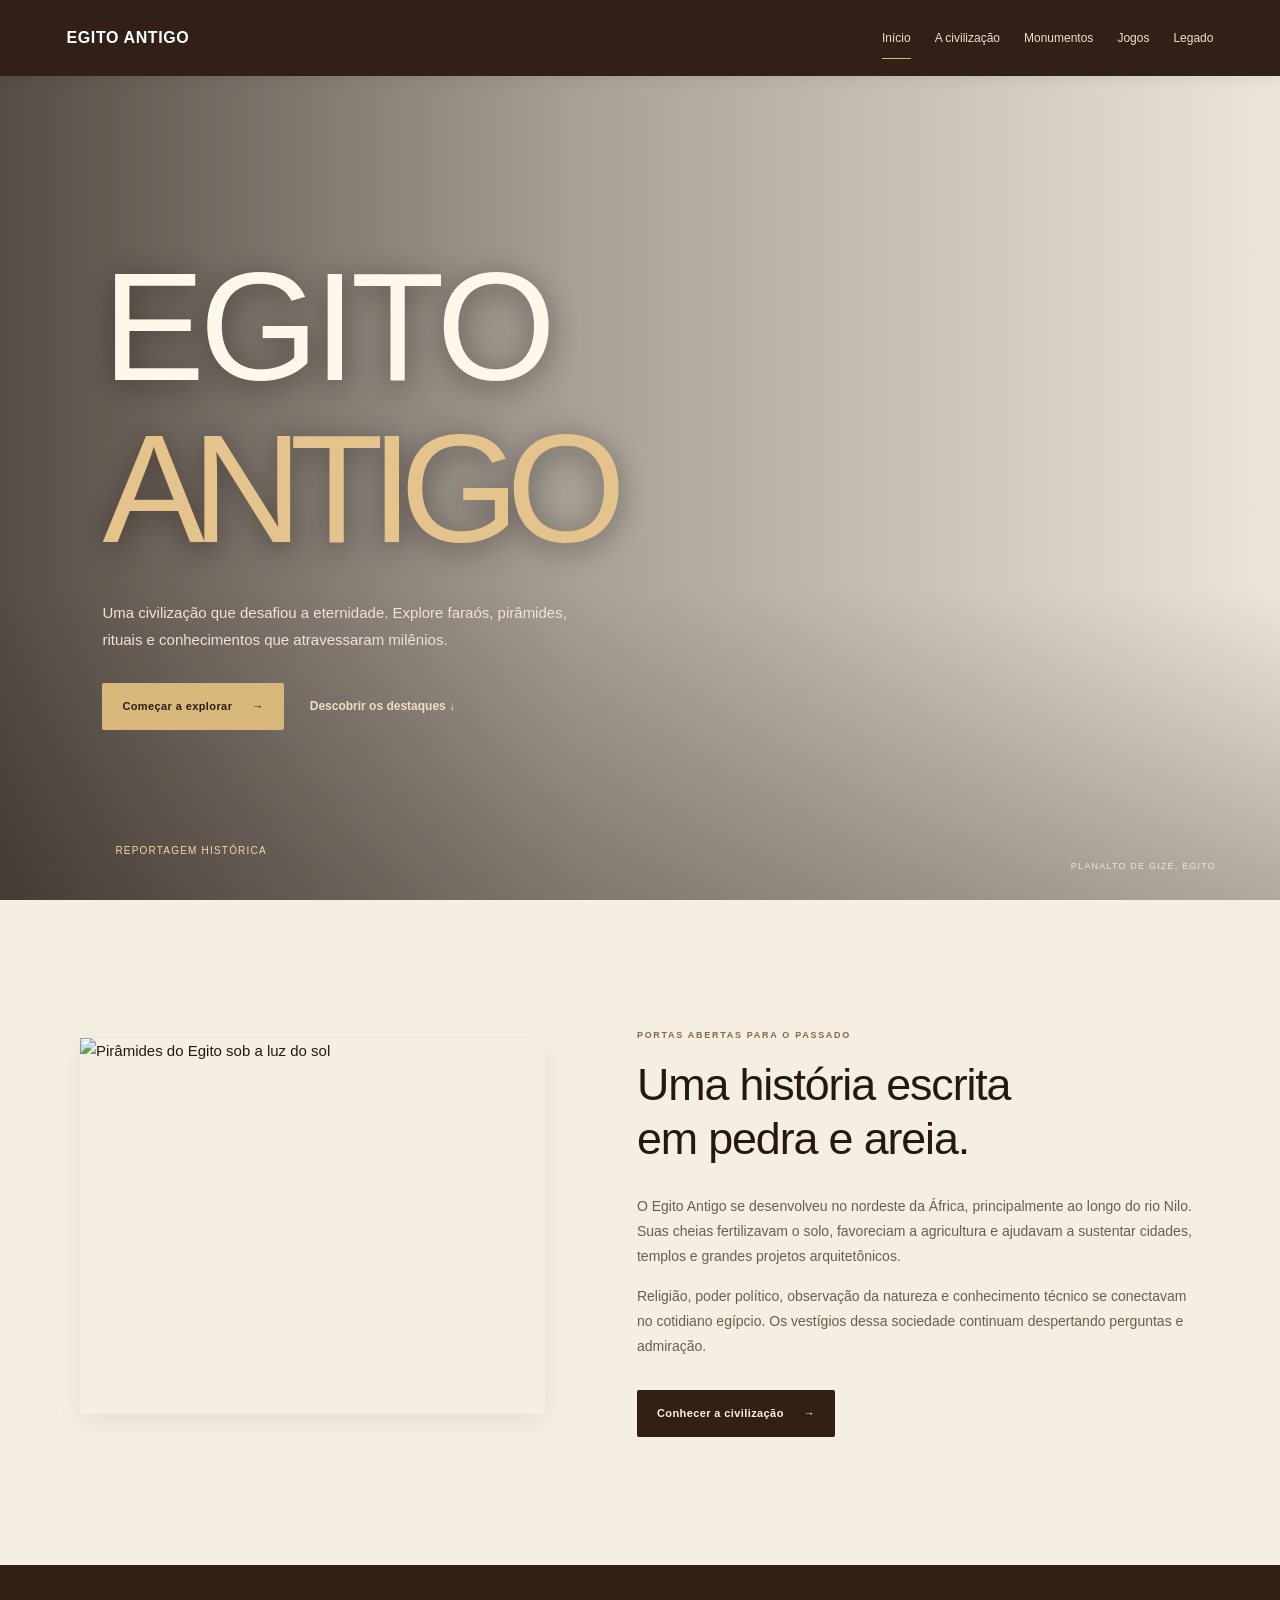
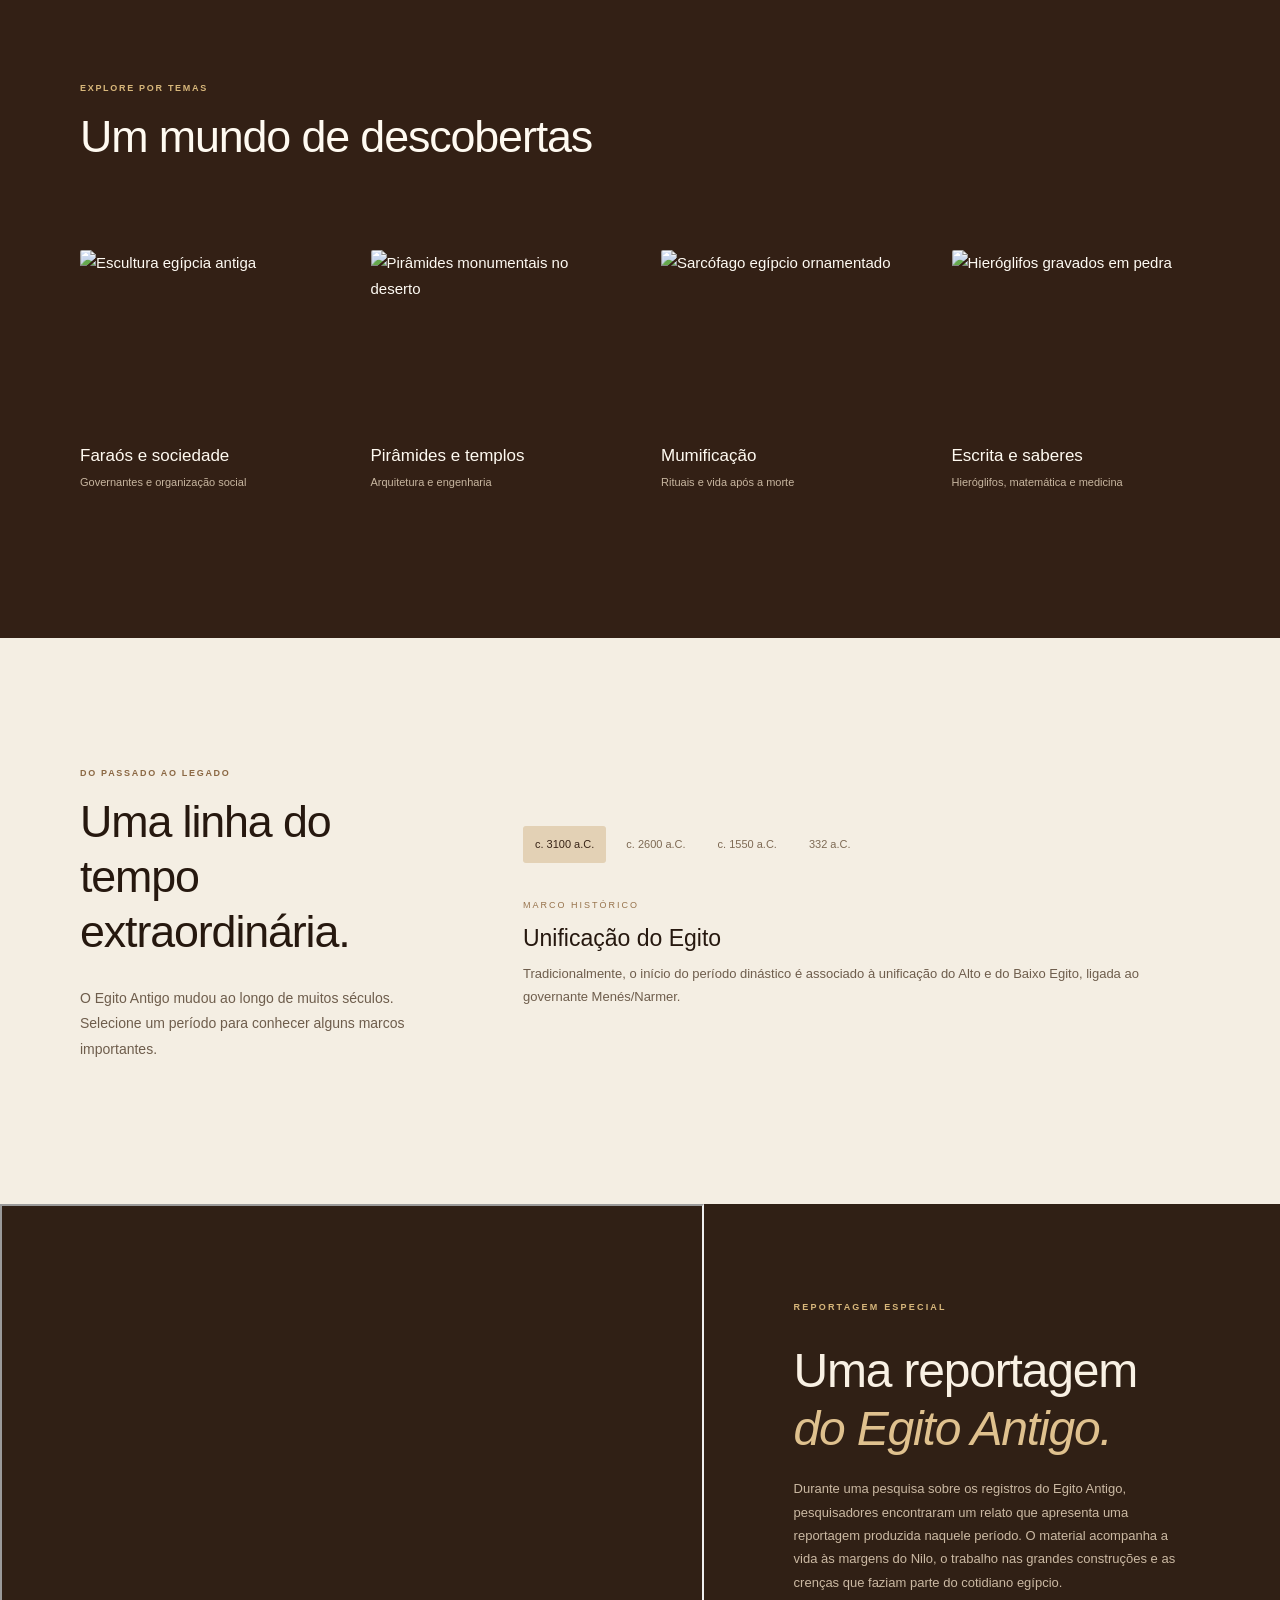
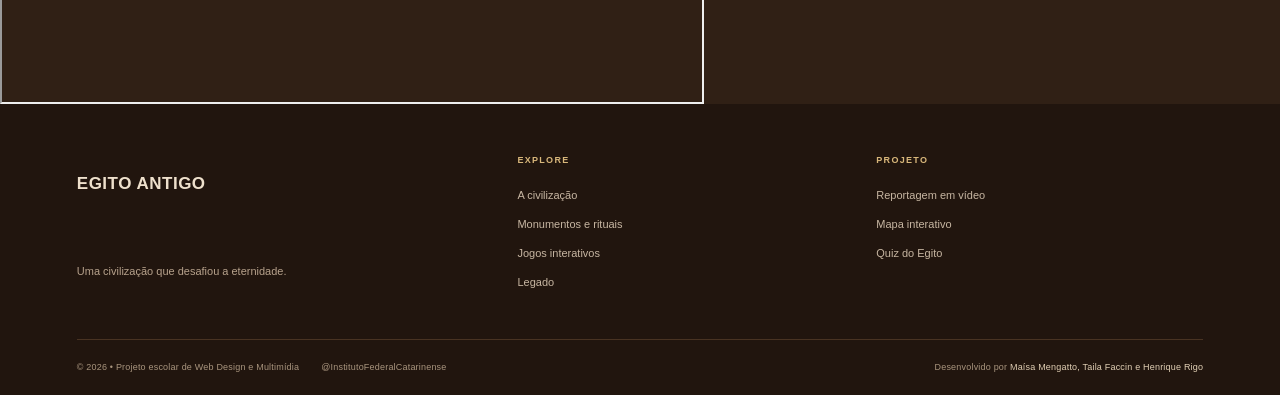
==== commit 1f498cca: "I HATE" ====
--- a/index.html
+++ b/index.html
@@ -98,9 +98,9 @@
     </section>
 
     <section class="video-section" id="video">
-      <div class="video-image video-player-wrap">
-        <iframe width="100%" height="100%"
-          src="https://www.youtube-nocookie.com/embed/Kan2r3HXtuQ" referrerpolicy="strict-origin-when-cross-origin" allowfullscreen> 
+      <div>
+        <iframe width="100%" height="100% "
+          src="https://www.youtube-nocookie.com/embed/JstfSa8HLWw" referrerpolicy="strict-origin-when-cross-origin" allowfullscreen> 
         </iframe>
         
         <span class="video-label">REPORTAGEM HISTÓRICA</span>
